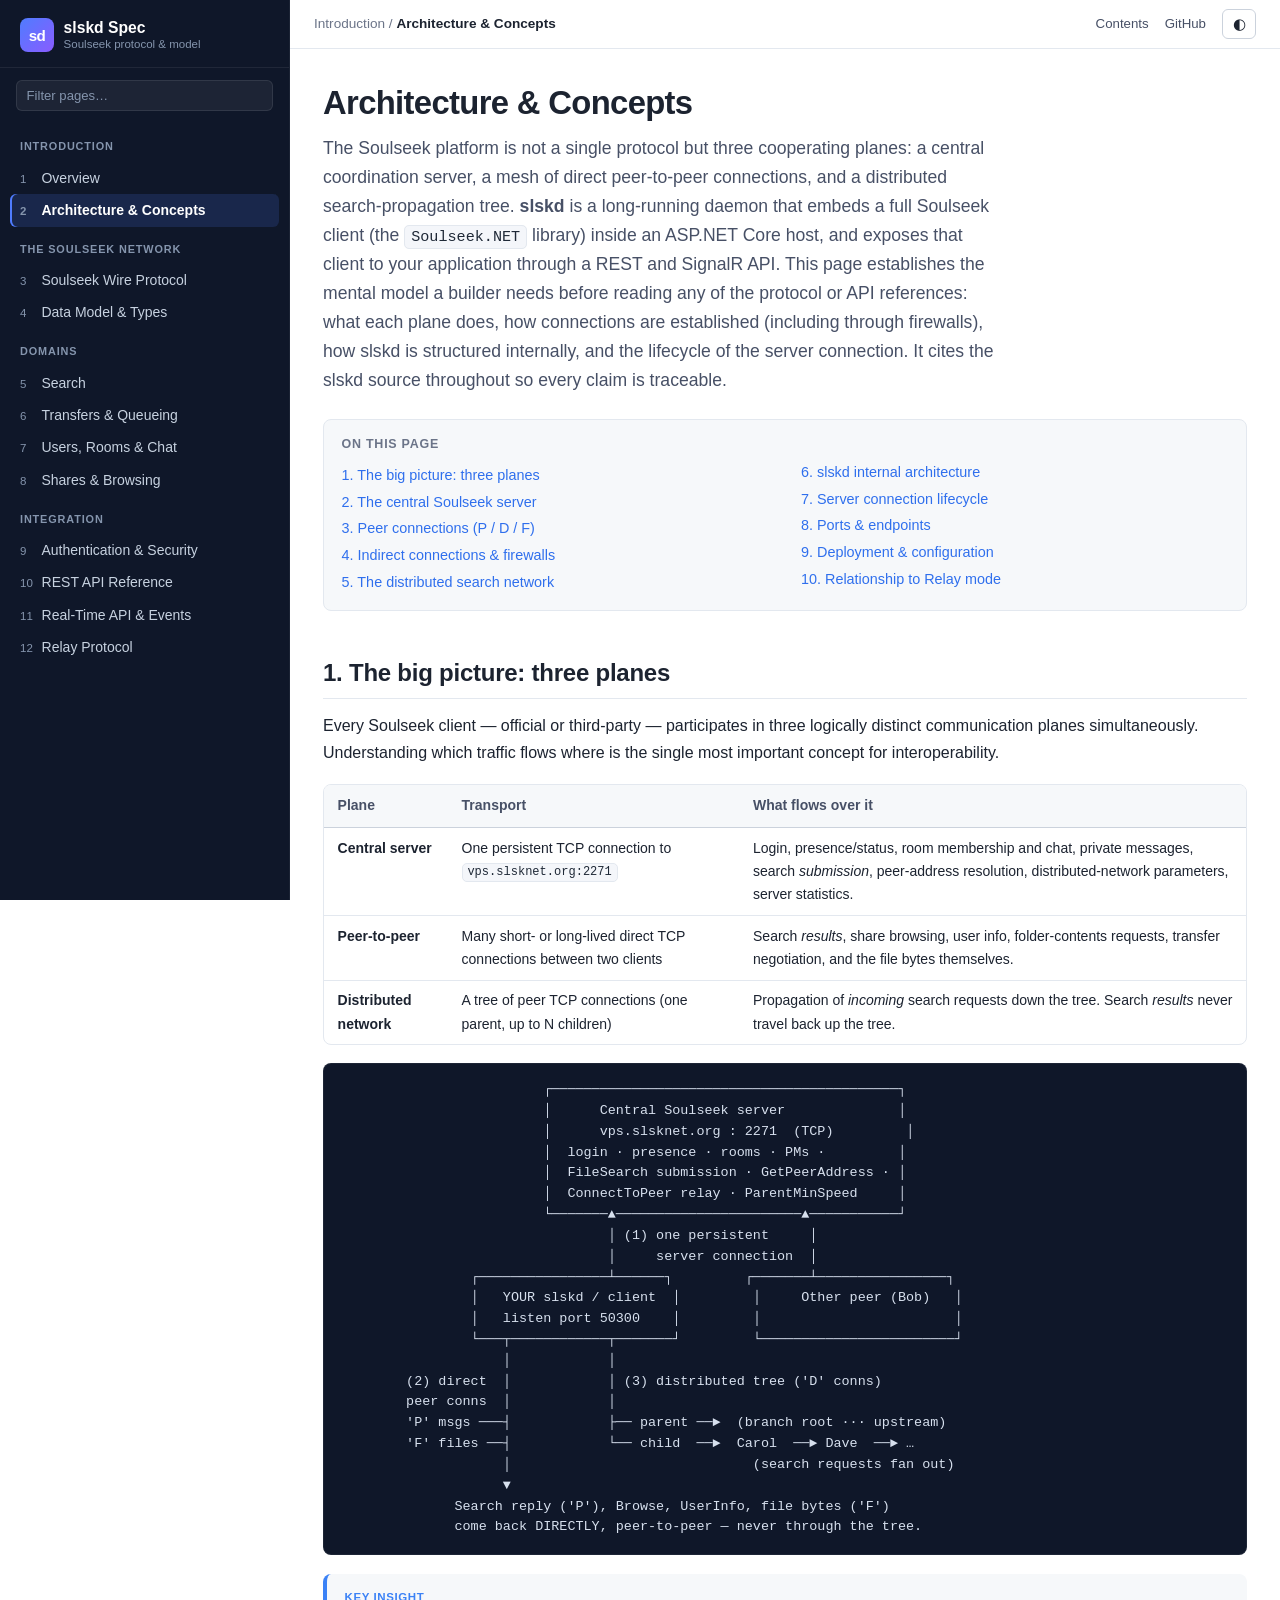
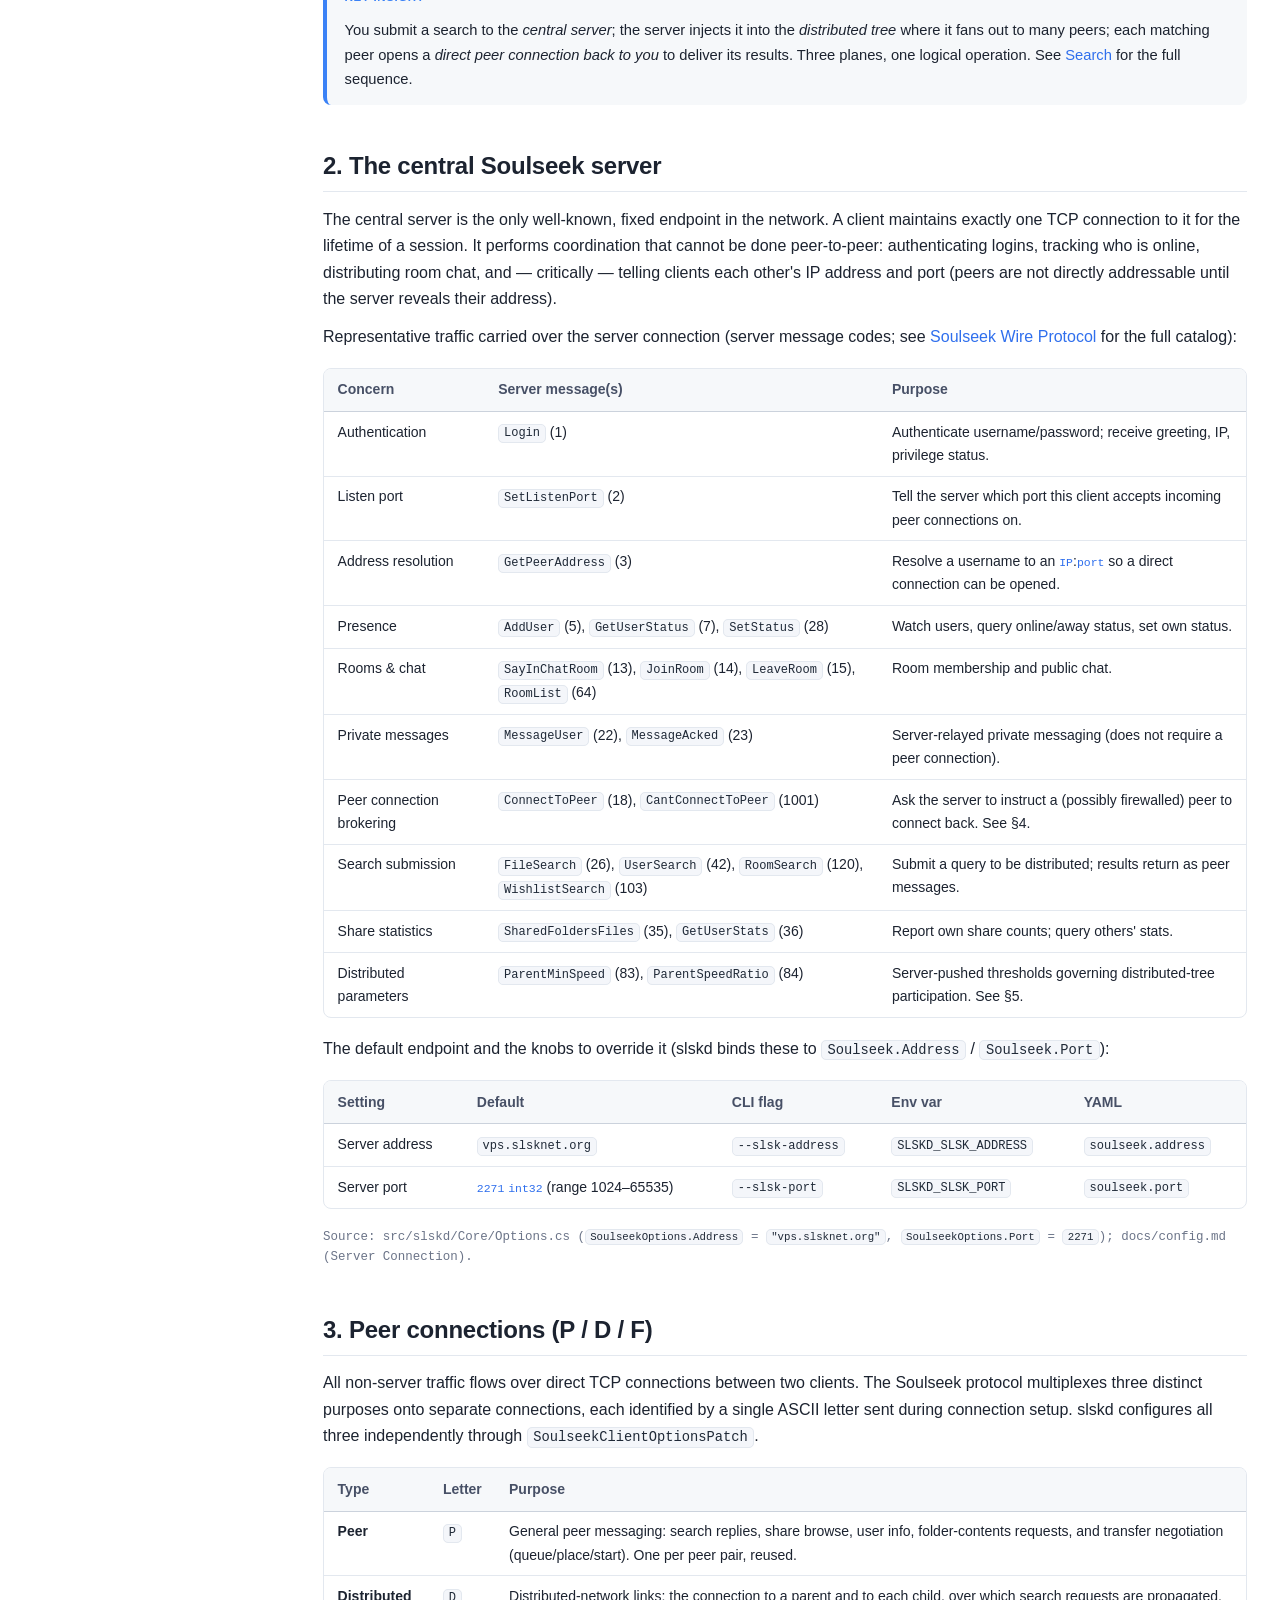
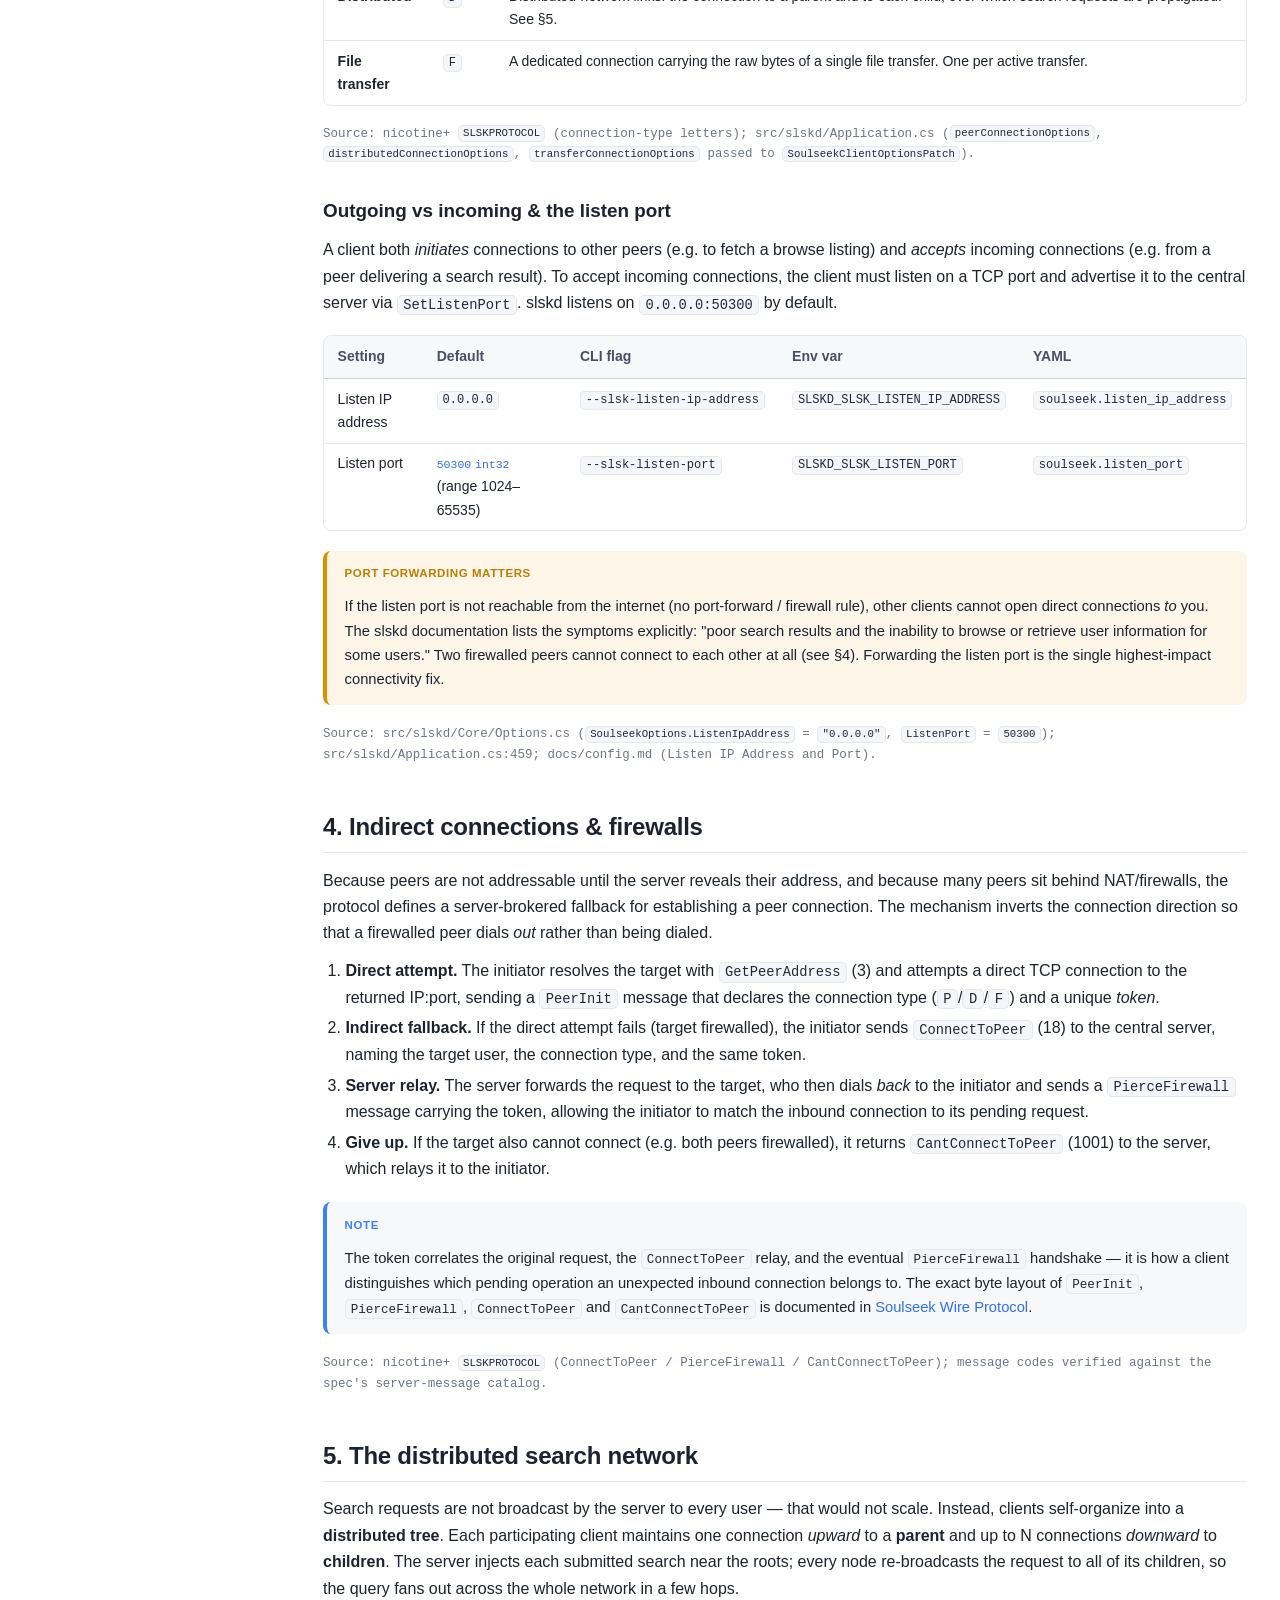
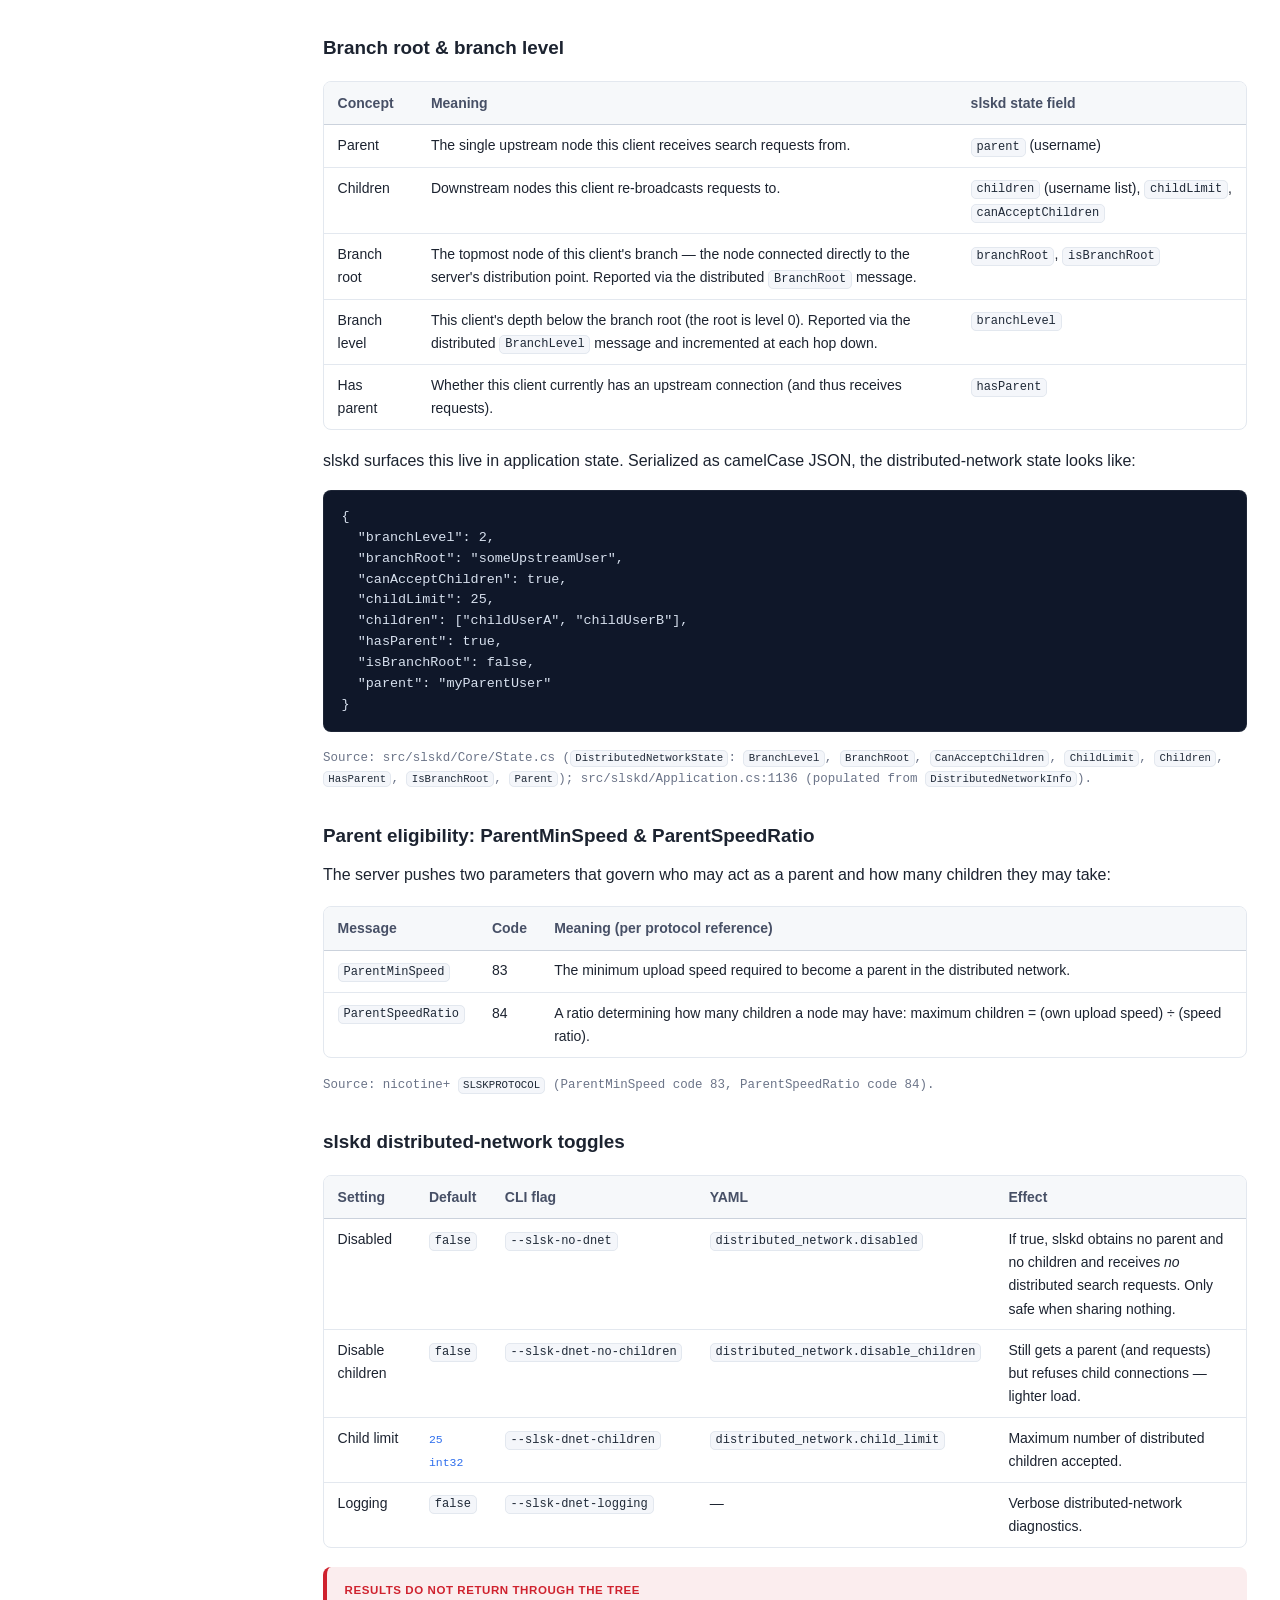
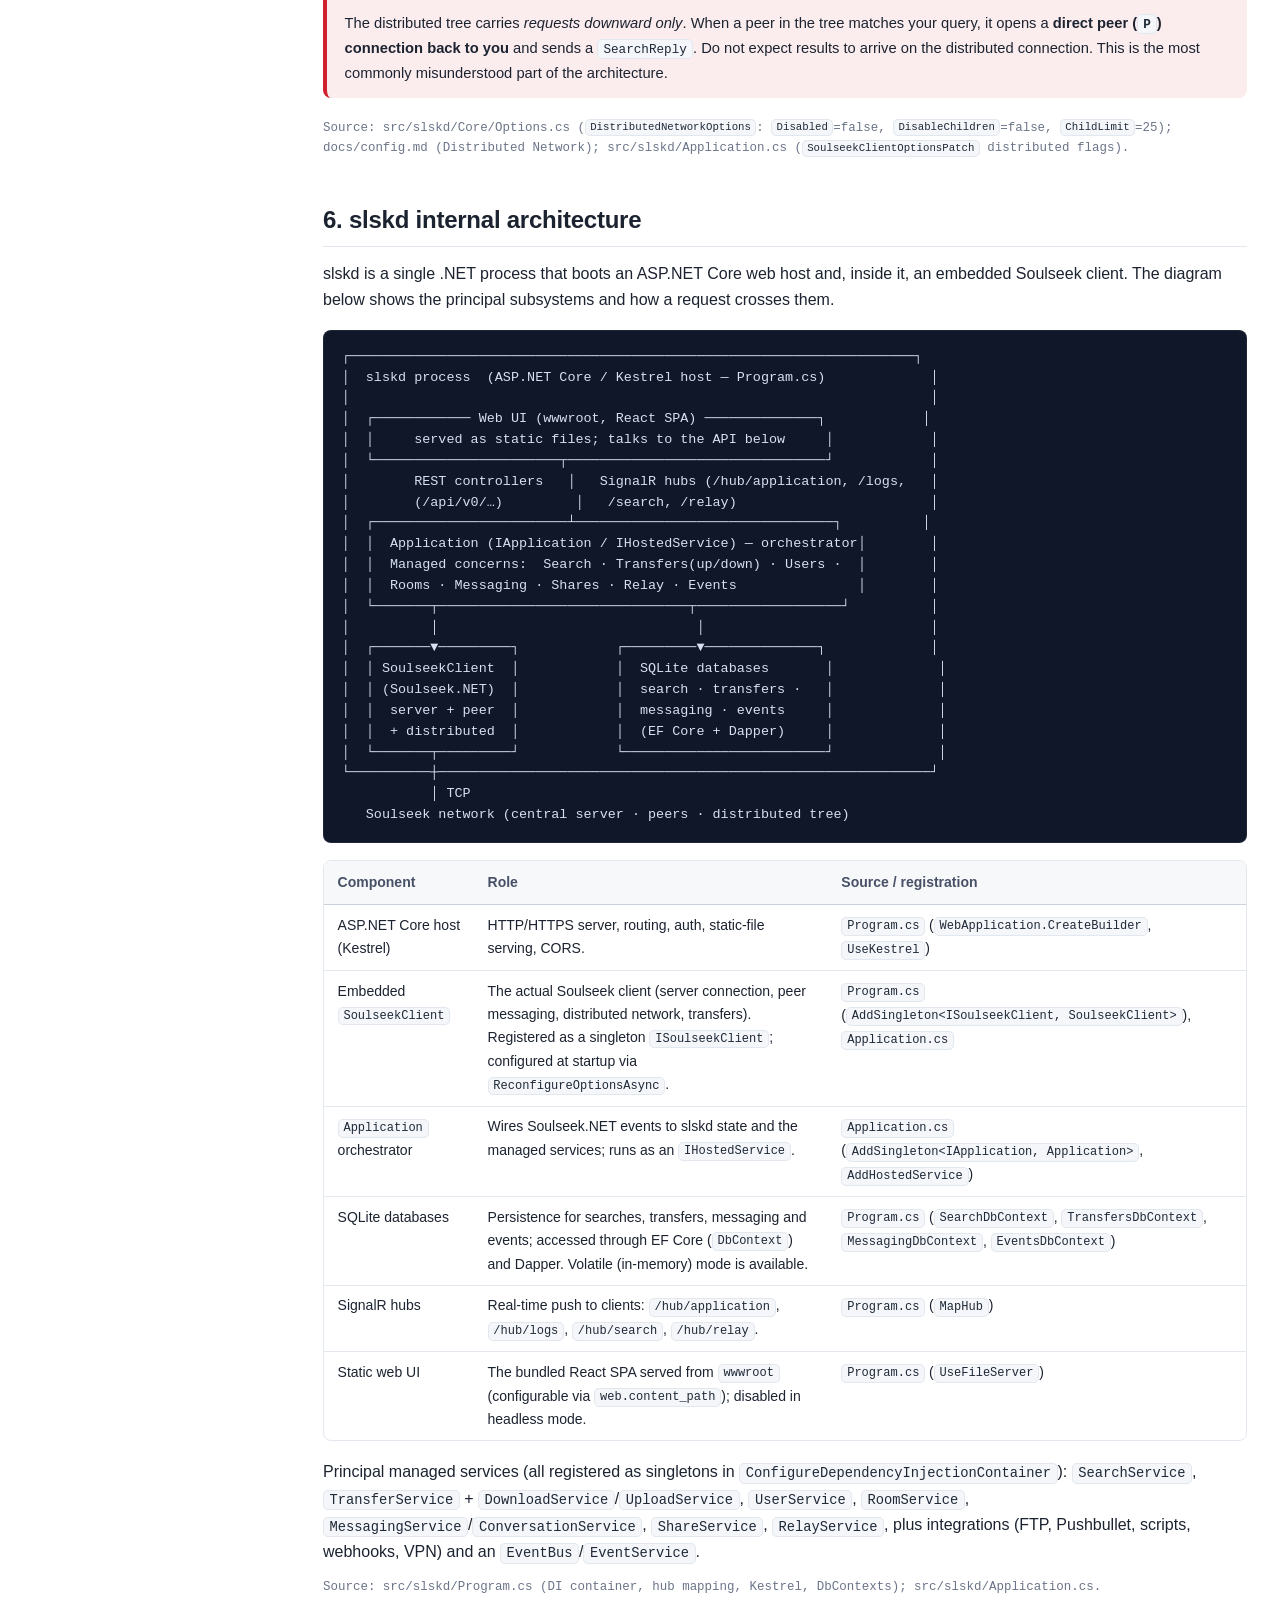
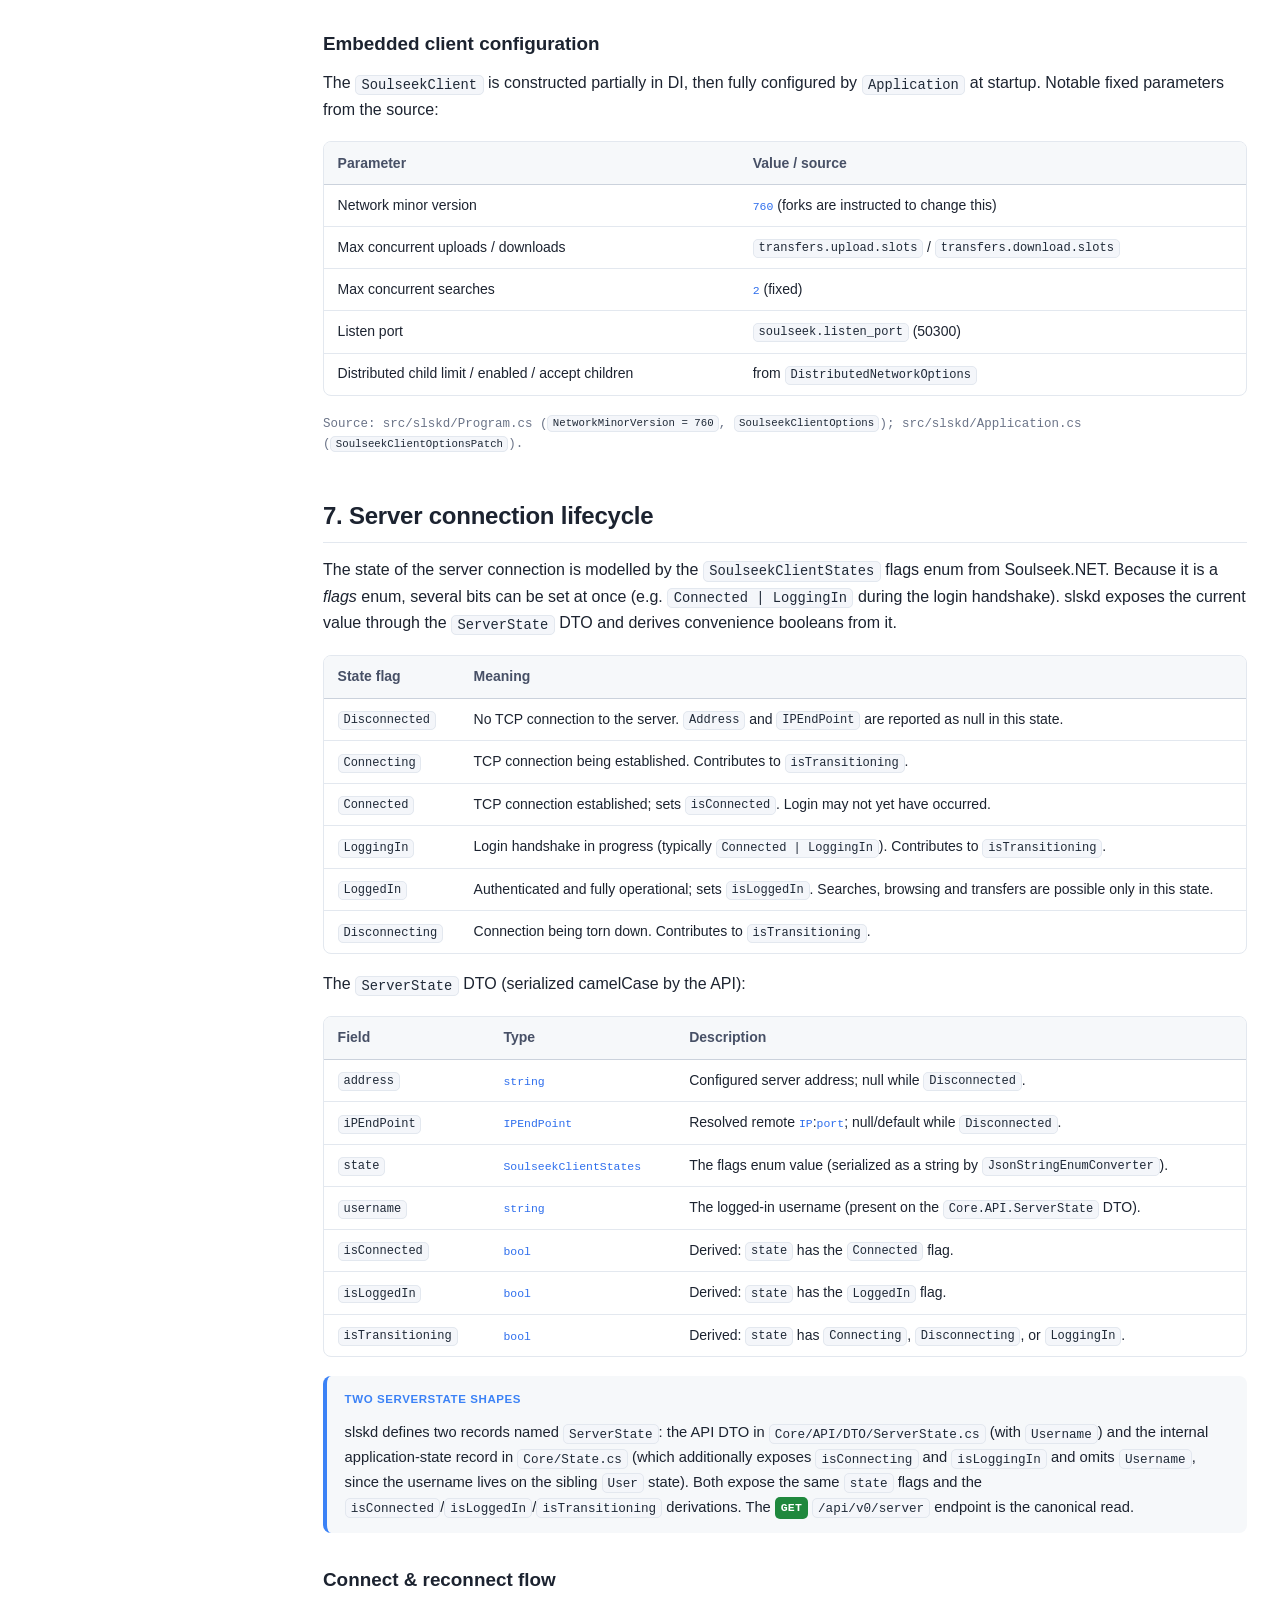
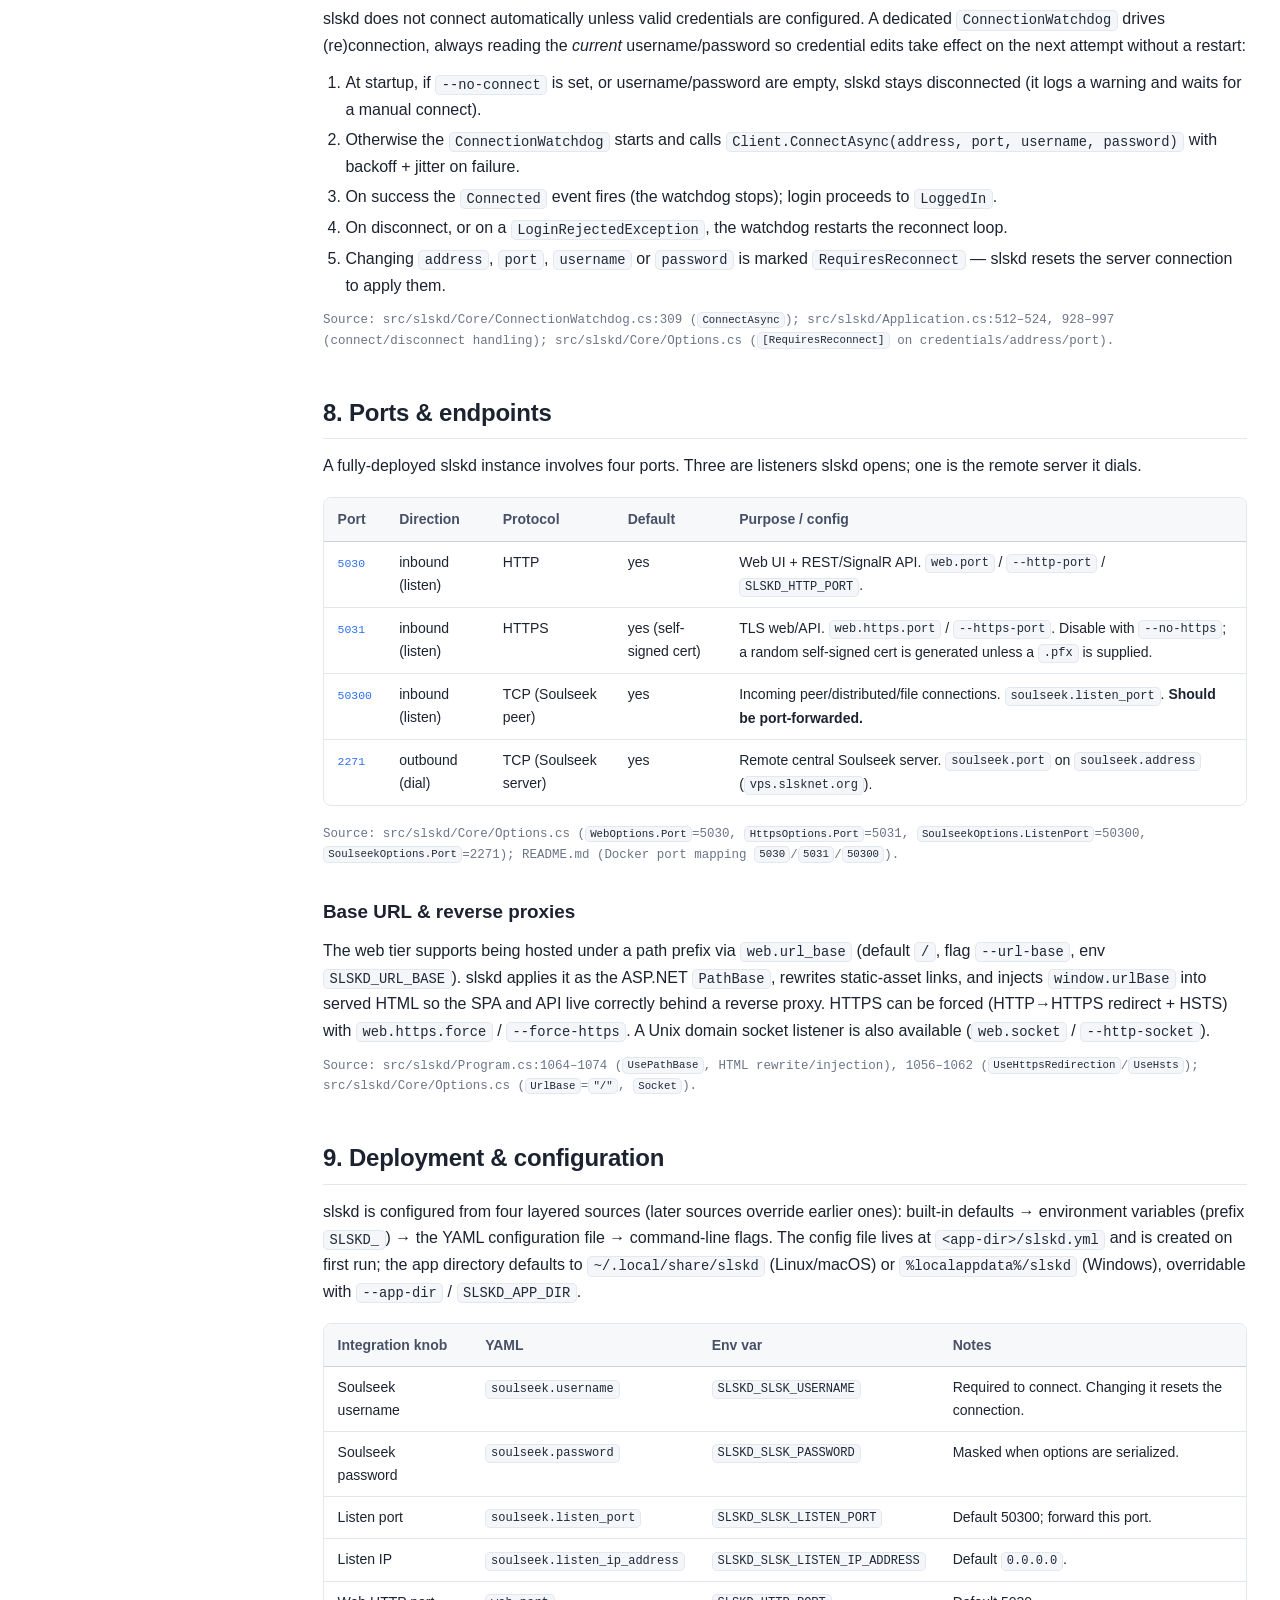
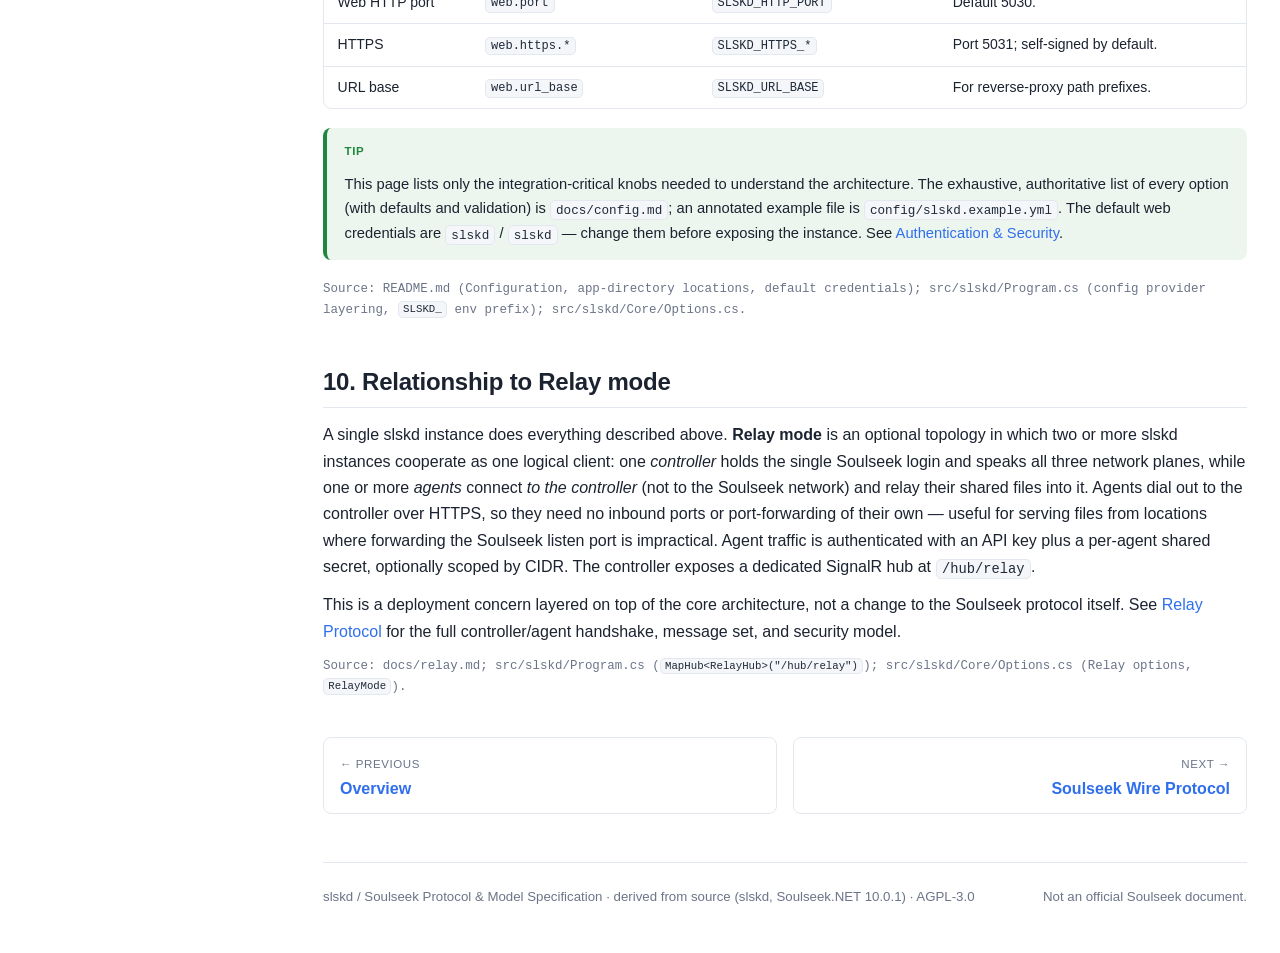
==== wiki/architecture.html @ dfd9c61d "Add Soulseek/slskd protocol & model specification wiki A self-contained, language-agnostic HTML spec" ====
<!DOCTYPE html>
<html lang="en">
<head>
<meta charset="utf-8">
<meta name="viewport" content="width=device-width, initial-scale=1">
<title>Architecture &amp; Concepts · slskd Protocol &amp; Model Specification</title>
<meta name="description" content="slskd / Soulseek network, protocol and data-model specification — Architecture &amp; Concepts. A language-agnostic reference for building clients, apps and services that interoperate with the Soulseek platform.">
<link rel="stylesheet" href="style.css">
<script>(function(){try{var t=localStorage.getItem('slskd-spec-theme');if(t){document.documentElement.setAttribute('data-theme',t);}else if(window.matchMedia&&matchMedia('(prefers-color-scheme: dark)').matches){document.documentElement.setAttribute('data-theme','dark');}}catch(e){}})();</script>
</head>
<body>
<div class="scrim"></div>
<div class="layout">
<aside class="sidebar">
  <div class="brand">
    <div class="logo">sd</div>
    <div class="brand-text">
      <span class="brand-title">slskd Spec</span>
      <span class="brand-sub">Soulseek protocol &amp; model</span>
    </div>
  </div>
  <div class="nav-filter-wrap"><input class="nav-filter" type="text" placeholder="Filter pages…" aria-label="Filter pages"></div>
  <nav>
  <div class="nav-group-label">Introduction</div>
  <ul>
    <li><a href="index.html"><span class="nav-num">1</span><span>Overview</span></a></li>
    <li class="active"><a href="architecture.html" aria-current="page"><span class="nav-num">2</span><span>Architecture &amp; Concepts</span></a></li>
  </ul>
  <div class="nav-group-label">The Soulseek Network</div>
  <ul>
    <li><a href="soulseek-protocol.html"><span class="nav-num">3</span><span>Soulseek Wire Protocol</span></a></li>
    <li><a href="data-model.html"><span class="nav-num">4</span><span>Data Model &amp; Types</span></a></li>
  </ul>
  <div class="nav-group-label">Domains</div>
  <ul>
    <li><a href="search.html"><span class="nav-num">5</span><span>Search</span></a></li>
    <li><a href="transfers.html"><span class="nav-num">6</span><span>Transfers &amp; Queueing</span></a></li>
    <li><a href="users-rooms.html"><span class="nav-num">7</span><span>Users, Rooms &amp; Chat</span></a></li>
    <li><a href="shares.html"><span class="nav-num">8</span><span>Shares &amp; Browsing</span></a></li>
  </ul>
  <div class="nav-group-label">Integration</div>
  <ul>
    <li><a href="authentication.html"><span class="nav-num">9</span><span>Authentication &amp; Security</span></a></li>
    <li><a href="rest-api.html"><span class="nav-num">10</span><span>REST API Reference</span></a></li>
    <li><a href="realtime-api.html"><span class="nav-num">11</span><span>Real-Time API &amp; Events</span></a></li>
    <li><a href="relay.html"><span class="nav-num">12</span><span>Relay Protocol</span></a></li>
  </ul>
</nav>
</aside>
<div class="main-col">
  <header class="topbar">
    <button class="menu-btn" aria-label="Toggle navigation">&#9776;</button>
    <span class="crumb">Introduction / <b>Architecture &amp; Concepts</b></span>
    <span class="spacer"></span>
    <a class="tb-link" href="index.html#sitemap">Contents</a>
    <a class="tb-link" href="https://github.com/slskd/slskd" target="_blank" rel="noopener">GitHub</a>
    <button class="theme-toggle" aria-label="Toggle dark mode" title="Toggle theme">◐</button>
  </header>
  <main class="content">

<h1>Architecture &amp; Concepts</h1>
<p class="page-lede">The Soulseek platform is not a single protocol but three cooperating planes: a central coordination server, a mesh of direct peer-to-peer connections, and a distributed search-propagation tree. <strong>slskd</strong> is a long-running daemon that embeds a full Soulseek client (the <code>Soulseek.NET</code> library) inside an ASP.NET Core host, and exposes that client to your application through a REST and SignalR API. This page establishes the mental model a builder needs before reading any of the protocol or API references: what each plane does, how connections are established (including through firewalls), how slskd is structured internally, and the lifecycle of the server connection. It cites the slskd source throughout so every claim is traceable.</p>

<nav class="toc">
  <div class="toc-title">On this page</div>
  <ul>
    <li><a href="#big-picture">1. The big picture: three planes</a></li>
    <li><a href="#central-server">2. The central Soulseek server</a></li>
    <li><a href="#peer-connections">3. Peer connections (P / D / F)</a></li>
    <li><a href="#indirect">4. Indirect connections &amp; firewalls</a></li>
    <li><a href="#distributed-network">5. The distributed search network</a></li>
    <li><a href="#slskd-internals">6. slskd internal architecture</a></li>
    <li><a href="#lifecycle">7. Server connection lifecycle</a></li>
    <li><a href="#ports">8. Ports &amp; endpoints</a></li>
    <li><a href="#config">9. Deployment &amp; configuration</a></li>
    <li><a href="#relay">10. Relationship to Relay mode</a></li>
  </ul>
</nav>

<h2 id="big-picture">1. The big picture: three planes</h2>
<p>Every Soulseek client — official or third-party — participates in three logically distinct communication planes simultaneously. Understanding which traffic flows where is the single most important concept for interoperability.</p>

<div class="table-wrap">
<table>
<thead><tr><th>Plane</th><th>Transport</th><th>What flows over it</th></tr></thead>
<tbody>
<tr><td><strong>Central server</strong></td><td>One persistent TCP connection to <code>vps.slsknet.org:2271</code></td><td>Login, presence/status, room membership and chat, private messages, search <em>submission</em>, peer-address resolution, distributed-network parameters, server statistics.</td></tr>
<tr><td><strong>Peer-to-peer</strong></td><td>Many short- or long-lived direct TCP connections between two clients</td><td>Search <em>results</em>, share browsing, user info, folder-contents requests, transfer negotiation, and the file bytes themselves.</td></tr>
<tr><td><strong>Distributed network</strong></td><td>A tree of peer TCP connections (one parent, up to N children)</td><td>Propagation of <em>incoming</em> search requests down the tree. Search <em>results</em> never travel back up the tree.</td></tr>
</tbody>
</table>
</div>

<pre><code>                         ┌───────────────────────────────────────────┐
                         │      Central Soulseek server              │
                         │      vps.slsknet.org : 2271  (TCP)         │
                         │  login · presence · rooms · PMs ·         │
                         │  FileSearch submission · GetPeerAddress · │
                         │  ConnectToPeer relay · ParentMinSpeed     │
                         └───────▲───────────────────────▲───────────┘
                                 │ (1) one persistent     │
                                 │     server connection  │
                ┌────────────────┴──────┐         ┌───────┴────────────────┐
                │   YOUR slskd / client  │         │     Other peer (Bob)   │
                │   listen port 50300    │         │                        │
                └───┬────────────┬───────┘         └────────────────────────┘
                    │            │
        (2) direct  │            │ (3) distributed tree ('D' conns)
        peer conns  │            │
        'P' msgs ───┤            ├── parent ──►  (branch root ··· upstream)
        'F' files ──┤            └── child  ──►  Carol  ──► Dave  ──► …
                    │                              (search requests fan out)
                    ▼
              Search reply ('P'), Browse, UserInfo, file bytes ('F')
              come back DIRECTLY, peer-to-peer — never through the tree.</code></pre>

<div class="note callout"><span class="label">Key insight</span><p>You submit a search to the <em>central server</em>; the server injects it into the <em>distributed tree</em> where it fans out to many peers; each matching peer opens a <em>direct peer connection back to you</em> to deliver its results. Three planes, one logical operation. See <a href="search.html">Search</a> for the full sequence.</p></div>

<h2 id="central-server">2. The central Soulseek server</h2>
<p>The central server is the only well-known, fixed endpoint in the network. A client maintains exactly one TCP connection to it for the lifetime of a session. It performs coordination that cannot be done peer-to-peer: authenticating logins, tracking who is online, distributing room chat, and — critically — telling clients each other's IP address and port (peers are not directly addressable until the server reveals their address).</p>

<p>Representative traffic carried over the server connection (server message codes; see <a href="soulseek-protocol.html#server-messages">Soulseek Wire Protocol</a> for the full catalog):</p>

<div class="table-wrap">
<table>
<thead><tr><th>Concern</th><th>Server message(s)</th><th>Purpose</th></tr></thead>
<tbody>
<tr><td>Authentication</td><td><code>Login</code> (1)</td><td>Authenticate username/password; receive greeting, IP, privilege status.</td></tr>
<tr><td>Listen port</td><td><code>SetListenPort</code> (2)</td><td>Tell the server which port this client accepts incoming peer connections on.</td></tr>
<tr><td>Address resolution</td><td><code>GetPeerAddress</code> (3)</td><td>Resolve a username to an <span class="type">IP</span>:<span class="type">port</span> so a direct connection can be opened.</td></tr>
<tr><td>Presence</td><td><code>AddUser</code> (5), <code>GetUserStatus</code> (7), <code>SetStatus</code> (28)</td><td>Watch users, query online/away status, set own status.</td></tr>
<tr><td>Rooms &amp; chat</td><td><code>SayInChatRoom</code> (13), <code>JoinRoom</code> (14), <code>LeaveRoom</code> (15), <code>RoomList</code> (64)</td><td>Room membership and public chat.</td></tr>
<tr><td>Private messages</td><td><code>MessageUser</code> (22), <code>MessageAcked</code> (23)</td><td>Server-relayed private messaging (does not require a peer connection).</td></tr>
<tr><td>Peer connection brokering</td><td><code>ConnectToPeer</code> (18), <code>CantConnectToPeer</code> (1001)</td><td>Ask the server to instruct a (possibly firewalled) peer to connect back. See §4.</td></tr>
<tr><td>Search submission</td><td><code>FileSearch</code> (26), <code>UserSearch</code> (42), <code>RoomSearch</code> (120), <code>WishlistSearch</code> (103)</td><td>Submit a query to be distributed; results return as peer messages.</td></tr>
<tr><td>Share statistics</td><td><code>SharedFoldersFiles</code> (35), <code>GetUserStats</code> (36)</td><td>Report own share counts; query others' stats.</td></tr>
<tr><td>Distributed parameters</td><td><code>ParentMinSpeed</code> (83), <code>ParentSpeedRatio</code> (84)</td><td>Server-pushed thresholds governing distributed-tree participation. See §5.</td></tr>
</tbody>
</table>
</div>

<p>The default endpoint and the knobs to override it (slskd binds these to <code>Soulseek.Address</code> / <code>Soulseek.Port</code>):</p>

<div class="table-wrap">
<table>
<thead><tr><th>Setting</th><th>Default</th><th>CLI flag</th><th>Env var</th><th>YAML</th></tr></thead>
<tbody>
<tr><td>Server address</td><td><code>vps.slsknet.org</code></td><td><code>--slsk-address</code></td><td><code>SLSKD_SLSK_ADDRESS</code></td><td><code>soulseek.address</code></td></tr>
<tr><td>Server port</td><td><span class="type">2271</span> <span class="type">int32</span> (range 1024–65535)</td><td><code>--slsk-port</code></td><td><code>SLSKD_SLSK_PORT</code></td><td><code>soulseek.port</code></td></tr>
</tbody>
</table>
</div>
<p class="src-ref">Source: src/slskd/Core/Options.cs (<code>SoulseekOptions.Address</code> = <code>"vps.slsknet.org"</code>, <code>SoulseekOptions.Port</code> = <code>2271</code>); docs/config.md (Server Connection).</p>

<h2 id="peer-connections">3. Peer connections (P / D / F)</h2>
<p>All non-server traffic flows over direct TCP connections between two clients. The Soulseek protocol multiplexes three distinct purposes onto separate connections, each identified by a single ASCII letter sent during connection setup. slskd configures all three independently through <code>SoulseekClientOptionsPatch</code>.</p>

<div class="table-wrap">
<table>
<thead><tr><th>Type</th><th>Letter</th><th>Purpose</th></tr></thead>
<tbody>
<tr><td><strong>Peer</strong></td><td><code>P</code></td><td>General peer messaging: search replies, share browse, user info, folder-contents requests, and transfer negotiation (queue/place/start). One per peer pair, reused.</td></tr>
<tr><td><strong>Distributed</strong></td><td><code>D</code></td><td>Distributed-network links: the connection to a parent and to each child, over which search requests are propagated. See §5.</td></tr>
<tr><td><strong>File transfer</strong></td><td><code>F</code></td><td>A dedicated connection carrying the raw bytes of a single file transfer. One per active transfer.</td></tr>
</tbody>
</table>
</div>
<p class="src-ref">Source: nicotine+ <code>SLSKPROTOCOL</code> (connection-type letters); src/slskd/Application.cs (<code>peerConnectionOptions</code>, <code>distributedConnectionOptions</code>, <code>transferConnectionOptions</code> passed to <code>SoulseekClientOptionsPatch</code>).</p>

<h3 id="outgoing-incoming">Outgoing vs incoming &amp; the listen port</h3>
<p>A client both <em>initiates</em> connections to other peers (e.g. to fetch a browse listing) and <em>accepts</em> incoming connections (e.g. from a peer delivering a search result). To accept incoming connections, the client must listen on a TCP port and advertise it to the central server via <code>SetListenPort</code>. slskd listens on <code>0.0.0.0:50300</code> by default.</p>

<div class="table-wrap">
<table>
<thead><tr><th>Setting</th><th>Default</th><th>CLI flag</th><th>Env var</th><th>YAML</th></tr></thead>
<tbody>
<tr><td>Listen IP address</td><td><code>0.0.0.0</code></td><td><code>--slsk-listen-ip-address</code></td><td><code>SLSKD_SLSK_LISTEN_IP_ADDRESS</code></td><td><code>soulseek.listen_ip_address</code></td></tr>
<tr><td>Listen port</td><td><span class="type">50300</span> <span class="type">int32</span> (range 1024–65535)</td><td><code>--slsk-listen-port</code></td><td><code>SLSKD_SLSK_LISTEN_PORT</code></td><td><code>soulseek.listen_port</code></td></tr>
</tbody>
</table>
</div>

<div class="warn callout"><span class="label">Port forwarding matters</span><p>If the listen port is not reachable from the internet (no port-forward / firewall rule), other clients cannot open direct connections <em>to</em> you. The slskd documentation lists the symptoms explicitly: "poor search results and the inability to browse or retrieve user information for some users." Two firewalled peers cannot connect to each other at all (see §4). Forwarding the listen port is the single highest-impact connectivity fix.</p></div>
<p class="src-ref">Source: src/slskd/Core/Options.cs (<code>SoulseekOptions.ListenIpAddress</code> = <code>"0.0.0.0"</code>, <code>ListenPort</code> = <code>50300</code>); src/slskd/Application.cs:459; docs/config.md (Listen IP Address and Port).</p>

<h2 id="indirect">4. Indirect connections &amp; firewalls</h2>
<p>Because peers are not addressable until the server reveals their address, and because many peers sit behind NAT/firewalls, the protocol defines a server-brokered fallback for establishing a peer connection. The mechanism inverts the connection direction so that a firewalled peer dials <em>out</em> rather than being dialed.</p>

<ol>
<li><strong>Direct attempt.</strong> The initiator resolves the target with <code>GetPeerAddress</code> (3) and attempts a direct TCP connection to the returned <span class="type">IP</span>:<span class="type">port</span>, sending a <code>PeerInit</code> message that declares the connection type (<code>P</code>/<code>D</code>/<code>F</code>) and a unique <em>token</em>.</li>
<li><strong>Indirect fallback.</strong> If the direct attempt fails (target firewalled), the initiator sends <code>ConnectToPeer</code> (18) to the central server, naming the target user, the connection type, and the same token.</li>
<li><strong>Server relay.</strong> The server forwards the request to the target, who then dials <em>back</em> to the initiator and sends a <code>PierceFirewall</code> message carrying the token, allowing the initiator to match the inbound connection to its pending request.</li>
<li><strong>Give up.</strong> If the target also cannot connect (e.g. both peers firewalled), it returns <code>CantConnectToPeer</code> (1001) to the server, which relays it to the initiator.</li>
</ol>

<div class="note callout"><span class="label">Note</span><p>The token correlates the original request, the <code>ConnectToPeer</code> relay, and the eventual <code>PierceFirewall</code> handshake — it is how a client distinguishes which pending operation an unexpected inbound connection belongs to. The exact byte layout of <code>PeerInit</code>, <code>PierceFirewall</code>, <code>ConnectToPeer</code> and <code>CantConnectToPeer</code> is documented in <a href="soulseek-protocol.html#init-messages">Soulseek Wire Protocol</a>.</p></div>
<p class="src-ref">Source: nicotine+ <code>SLSKPROTOCOL</code> (ConnectToPeer / PierceFirewall / CantConnectToPeer); message codes verified against the spec's server-message catalog.</p>

<h2 id="distributed-network">5. The distributed search network</h2>
<p>Search requests are not broadcast by the server to every user — that would not scale. Instead, clients self-organize into a <strong>distributed tree</strong>. Each participating client maintains one connection <em>upward</em> to a <strong>parent</strong> and up to N connections <em>downward</em> to <strong>children</strong>. The server injects each submitted search near the roots; every node re-broadcasts the request to all of its children, so the query fans out across the whole network in a few hops.</p>

<h3 id="branch-root-level">Branch root &amp; branch level</h3>
<div class="table-wrap">
<table>
<thead><tr><th>Concept</th><th>Meaning</th><th>slskd state field</th></tr></thead>
<tbody>
<tr><td>Parent</td><td>The single upstream node this client receives search requests from.</td><td><code>parent</code> (username)</td></tr>
<tr><td>Children</td><td>Downstream nodes this client re-broadcasts requests to.</td><td><code>children</code> (username list), <code>childLimit</code>, <code>canAcceptChildren</code></td></tr>
<tr><td>Branch root</td><td>The topmost node of this client's branch — the node connected directly to the server's distribution point. Reported via the distributed <code>BranchRoot</code> message.</td><td><code>branchRoot</code>, <code>isBranchRoot</code></td></tr>
<tr><td>Branch level</td><td>This client's depth below the branch root (the root is level 0). Reported via the distributed <code>BranchLevel</code> message and incremented at each hop down.</td><td><code>branchLevel</code></td></tr>
<tr><td>Has parent</td><td>Whether this client currently has an upstream connection (and thus receives requests).</td><td><code>hasParent</code></td></tr>
</tbody>
</table>
</div>
<p>slskd surfaces this live in application state. Serialized as camelCase JSON, the distributed-network state looks like:</p>
<pre><code>{
  "branchLevel": 2,
  "branchRoot": "someUpstreamUser",
  "canAcceptChildren": true,
  "childLimit": 25,
  "children": ["childUserA", "childUserB"],
  "hasParent": true,
  "isBranchRoot": false,
  "parent": "myParentUser"
}</code></pre>
<p class="src-ref">Source: src/slskd/Core/State.cs (<code>DistributedNetworkState</code>: <code>BranchLevel</code>, <code>BranchRoot</code>, <code>CanAcceptChildren</code>, <code>ChildLimit</code>, <code>Children</code>, <code>HasParent</code>, <code>IsBranchRoot</code>, <code>Parent</code>); src/slskd/Application.cs:1136 (populated from <code>DistributedNetworkInfo</code>).</p>

<h3 id="parent-eligibility">Parent eligibility: ParentMinSpeed &amp; ParentSpeedRatio</h3>
<p>The server pushes two parameters that govern who may act as a parent and how many children they may take:</p>
<div class="table-wrap">
<table>
<thead><tr><th>Message</th><th>Code</th><th>Meaning (per protocol reference)</th></tr></thead>
<tbody>
<tr><td><code>ParentMinSpeed</code></td><td>83</td><td>The minimum upload speed required to become a parent in the distributed network.</td></tr>
<tr><td><code>ParentSpeedRatio</code></td><td>84</td><td>A ratio determining how many children a node may have: maximum children = (own upload speed) ÷ (speed ratio).</td></tr>
</tbody>
</table>
</div>
<p class="src-ref">Source: nicotine+ <code>SLSKPROTOCOL</code> (ParentMinSpeed code 83, ParentSpeedRatio code 84).</p>

<h3 id="dnet-toggles">slskd distributed-network toggles</h3>
<div class="table-wrap">
<table>
<thead><tr><th>Setting</th><th>Default</th><th>CLI flag</th><th>YAML</th><th>Effect</th></tr></thead>
<tbody>
<tr><td>Disabled</td><td><code>false</code></td><td><code>--slsk-no-dnet</code></td><td><code>distributed_network.disabled</code></td><td>If true, slskd obtains no parent and no children and receives <em>no</em> distributed search requests. Only safe when sharing nothing.</td></tr>
<tr><td>Disable children</td><td><code>false</code></td><td><code>--slsk-dnet-no-children</code></td><td><code>distributed_network.disable_children</code></td><td>Still gets a parent (and requests) but refuses child connections — lighter load.</td></tr>
<tr><td>Child limit</td><td><span class="type">25</span> <span class="type">int32</span></td><td><code>--slsk-dnet-children</code></td><td><code>distributed_network.child_limit</code></td><td>Maximum number of distributed children accepted.</td></tr>
<tr><td>Logging</td><td><code>false</code></td><td><code>--slsk-dnet-logging</code></td><td>—</td><td>Verbose distributed-network diagnostics.</td></tr>
</tbody>
</table>
</div>

<div class="danger callout"><span class="label">Results do not return through the tree</span><p>The distributed tree carries <em>requests downward only</em>. When a peer in the tree matches your query, it opens a <strong>direct peer (<code>P</code>) connection back to you</strong> and sends a <code>SearchReply</code>. Do not expect results to arrive on the distributed connection. This is the most commonly misunderstood part of the architecture.</p></div>
<p class="src-ref">Source: src/slskd/Core/Options.cs (<code>DistributedNetworkOptions</code>: <code>Disabled</code>=false, <code>DisableChildren</code>=false, <code>ChildLimit</code>=25); docs/config.md (Distributed Network); src/slskd/Application.cs (<code>SoulseekClientOptionsPatch</code> distributed flags).</p>

<h2 id="slskd-internals">6. slskd internal architecture</h2>
<p>slskd is a single .NET process that boots an ASP.NET Core web host and, inside it, an embedded Soulseek client. The diagram below shows the principal subsystems and how a request crosses them.</p>

<pre><code>┌──────────────────────────────────────────────────────────────────────┐
│  slskd process  (ASP.NET Core / Kestrel host — Program.cs)             │
│                                                                        │
│  ┌──────────── Web UI (wwwroot, React SPA) ──────────────┐            │
│  │     served as static files; talks to the API below     │            │
│  └───────────────────────┬────────────────────────────────┘            │
│        REST controllers   │   SignalR hubs (/hub/application, /logs,   │
│        (/api/v0/…)         │   /search, /relay)                        │
│  ┌────────────────────────┴────────────────────────────────┐          │
│  │  Application (IApplication / IHostedService) — orchestrator│        │
│  │  Managed concerns:  Search · Transfers(up/down) · Users ·  │        │
│  │  Rooms · Messaging · Shares · Relay · Events               │        │
│  └───────┬───────────────────────────────┬──────────────────┘          │
│          │                                │                            │
│  ┌───────▼─────────┐            ┌─────────▼──────────────┐             │
│  │ SoulseekClient  │            │  SQLite databases       │             │
│  │ (Soulseek.NET)  │            │  search · transfers ·   │             │
│  │  server + peer  │            │  messaging · events     │             │
│  │  + distributed  │            │  (EF Core + Dapper)     │             │
│  └───────┬─────────┘            └─────────────────────────┘             │
└──────────┼─────────────────────────────────────────────────────────────┘
           │ TCP
   Soulseek network (central server · peers · distributed tree)</code></pre>

<div class="table-wrap">
<table>
<thead><tr><th>Component</th><th>Role</th><th>Source / registration</th></tr></thead>
<tbody>
<tr><td>ASP.NET Core host (Kestrel)</td><td>HTTP/HTTPS server, routing, auth, static-file serving, CORS.</td><td><code>Program.cs</code> (<code>WebApplication.CreateBuilder</code>, <code>UseKestrel</code>)</td></tr>
<tr><td>Embedded <code>SoulseekClient</code></td><td>The actual Soulseek client (server connection, peer messaging, distributed network, transfers). Registered as a singleton <code>ISoulseekClient</code>; configured at startup via <code>ReconfigureOptionsAsync</code>.</td><td><code>Program.cs</code> (<code>AddSingleton&lt;ISoulseekClient, SoulseekClient&gt;</code>), <code>Application.cs</code></td></tr>
<tr><td><code>Application</code> orchestrator</td><td>Wires Soulseek.NET events to slskd state and the managed services; runs as an <code>IHostedService</code>.</td><td><code>Application.cs</code> (<code>AddSingleton&lt;IApplication, Application&gt;</code>, <code>AddHostedService</code>)</td></tr>
<tr><td>SQLite databases</td><td>Persistence for searches, transfers, messaging and events; accessed through EF Core (<code>DbContext</code>) and Dapper. Volatile (in-memory) mode is available.</td><td><code>Program.cs</code> (<code>SearchDbContext</code>, <code>TransfersDbContext</code>, <code>MessagingDbContext</code>, <code>EventsDbContext</code>)</td></tr>
<tr><td>SignalR hubs</td><td>Real-time push to clients: <code>/hub/application</code>, <code>/hub/logs</code>, <code>/hub/search</code>, <code>/hub/relay</code>.</td><td><code>Program.cs</code> (<code>MapHub</code>)</td></tr>
<tr><td>Static web UI</td><td>The bundled React SPA served from <code>wwwroot</code> (configurable via <code>web.content_path</code>); disabled in headless mode.</td><td><code>Program.cs</code> (<code>UseFileServer</code>)</td></tr>
</tbody>
</table>
</div>

<p>Principal managed services (all registered as singletons in <code>ConfigureDependencyInjectionContainer</code>): <code>SearchService</code>, <code>TransferService</code> + <code>DownloadService</code>/<code>UploadService</code>, <code>UserService</code>, <code>RoomService</code>, <code>MessagingService</code>/<code>ConversationService</code>, <code>ShareService</code>, <code>RelayService</code>, plus integrations (FTP, Pushbullet, scripts, webhooks, VPN) and an <code>EventBus</code>/<code>EventService</code>.</p>
<p class="src-ref">Source: src/slskd/Program.cs (DI container, hub mapping, Kestrel, DbContexts); src/slskd/Application.cs.</p>

<h3 id="client-options">Embedded client configuration</h3>
<p>The <code>SoulseekClient</code> is constructed partially in DI, then fully configured by <code>Application</code> at startup. Notable fixed parameters from the source:</p>
<div class="table-wrap">
<table>
<thead><tr><th>Parameter</th><th>Value / source</th></tr></thead>
<tbody>
<tr><td>Network minor version</td><td><span class="type">760</span> (forks are instructed to change this)</td></tr>
<tr><td>Max concurrent uploads / downloads</td><td><code>transfers.upload.slots</code> / <code>transfers.download.slots</code></td></tr>
<tr><td>Max concurrent searches</td><td><span class="type">2</span> (fixed)</td></tr>
<tr><td>Listen port</td><td><code>soulseek.listen_port</code> (50300)</td></tr>
<tr><td>Distributed child limit / enabled / accept children</td><td>from <code>DistributedNetworkOptions</code></td></tr>
</tbody>
</table>
</div>
<p class="src-ref">Source: src/slskd/Program.cs (<code>NetworkMinorVersion = 760</code>, <code>SoulseekClientOptions</code>); src/slskd/Application.cs (<code>SoulseekClientOptionsPatch</code>).</p>

<h2 id="lifecycle">7. Server connection lifecycle</h2>
<p>The state of the server connection is modelled by the <code>SoulseekClientStates</code> flags enum from Soulseek.NET. Because it is a <em>flags</em> enum, several bits can be set at once (e.g. <code>Connected | LoggingIn</code> during the login handshake). slskd exposes the current value through the <code>ServerState</code> DTO and derives convenience booleans from it.</p>

<div class="table-wrap">
<table>
<thead><tr><th>State flag</th><th>Meaning</th></tr></thead>
<tbody>
<tr><td><code>Disconnected</code></td><td>No TCP connection to the server. <code>Address</code> and <code>IPEndPoint</code> are reported as null in this state.</td></tr>
<tr><td><code>Connecting</code></td><td>TCP connection being established. Contributes to <code>isTransitioning</code>.</td></tr>
<tr><td><code>Connected</code></td><td>TCP connection established; sets <code>isConnected</code>. Login may not yet have occurred.</td></tr>
<tr><td><code>LoggingIn</code></td><td>Login handshake in progress (typically <code>Connected | LoggingIn</code>). Contributes to <code>isTransitioning</code>.</td></tr>
<tr><td><code>LoggedIn</code></td><td>Authenticated and fully operational; sets <code>isLoggedIn</code>. Searches, browsing and transfers are possible only in this state.</td></tr>
<tr><td><code>Disconnecting</code></td><td>Connection being torn down. Contributes to <code>isTransitioning</code>.</td></tr>
</tbody>
</table>
</div>

<p>The <code>ServerState</code> DTO (serialized camelCase by the API):</p>
<div class="table-wrap">
<table>
<thead><tr><th>Field</th><th>Type</th><th>Description</th></tr></thead>
<tbody>
<tr><td><code>address</code></td><td><span class="type">string</span></td><td>Configured server address; null while <code>Disconnected</code>.</td></tr>
<tr><td><code>iPEndPoint</code></td><td><span class="type">IPEndPoint</span></td><td>Resolved remote <span class="type">IP</span>:<span class="type">port</span>; null/default while <code>Disconnected</code>.</td></tr>
<tr><td><code>state</code></td><td><span class="type">SoulseekClientStates</span></td><td>The flags enum value (serialized as a string by <code>JsonStringEnumConverter</code>).</td></tr>
<tr><td><code>username</code></td><td><span class="type">string</span></td><td>The logged-in username (present on the <code>Core.API.ServerState</code> DTO).</td></tr>
<tr><td><code>isConnected</code></td><td><span class="type">bool</span></td><td>Derived: <code>state</code> has the <code>Connected</code> flag.</td></tr>
<tr><td><code>isLoggedIn</code></td><td><span class="type">bool</span></td><td>Derived: <code>state</code> has the <code>LoggedIn</code> flag.</td></tr>
<tr><td><code>isTransitioning</code></td><td><span class="type">bool</span></td><td>Derived: <code>state</code> has <code>Connecting</code>, <code>Disconnecting</code>, or <code>LoggingIn</code>.</td></tr>
</tbody>
</table>
</div>

<div class="note callout"><span class="label">Two ServerState shapes</span><p>slskd defines two records named <code>ServerState</code>: the API DTO in <code>Core/API/DTO/ServerState.cs</code> (with <code>Username</code>) and the internal application-state record in <code>Core/State.cs</code> (which additionally exposes <code>isConnecting</code> and <code>isLoggingIn</code> and omits <code>Username</code>, since the username lives on the sibling <code>User</code> state). Both expose the same <code>state</code> flags and the <code>isConnected</code>/<code>isLoggedIn</code>/<code>isTransitioning</code> derivations. The <span class="badge get">GET</span> <code>/api/v0/server</code> endpoint is the canonical read.</p></div>

<h3 id="connect-flow">Connect &amp; reconnect flow</h3>
<p>slskd does not connect automatically unless valid credentials are configured. A dedicated <code>ConnectionWatchdog</code> drives (re)connection, always reading the <em>current</em> username/password so credential edits take effect on the next attempt without a restart:</p>
<ol>
<li>At startup, if <code>--no-connect</code> is set, or username/password are empty, slskd stays disconnected (it logs a warning and waits for a manual connect).</li>
<li>Otherwise the <code>ConnectionWatchdog</code> starts and calls <code>Client.ConnectAsync(address, port, username, password)</code> with backoff + jitter on failure.</li>
<li>On success the <code>Connected</code> event fires (the watchdog stops); login proceeds to <code>LoggedIn</code>.</li>
<li>On disconnect, or on a <code>LoginRejectedException</code>, the watchdog restarts the reconnect loop.</li>
<li>Changing <code>address</code>, <code>port</code>, <code>username</code> or <code>password</code> is marked <code>RequiresReconnect</code> — slskd resets the server connection to apply them.</li>
</ol>
<p class="src-ref">Source: src/slskd/Core/ConnectionWatchdog.cs:309 (<code>ConnectAsync</code>); src/slskd/Application.cs:512–524, 928–997 (connect/disconnect handling); src/slskd/Core/Options.cs (<code>[RequiresReconnect]</code> on credentials/address/port).</p>

<h2 id="ports">8. Ports &amp; endpoints</h2>
<p>A fully-deployed slskd instance involves four ports. Three are listeners slskd opens; one is the remote server it dials.</p>
<div class="table-wrap">
<table>
<thead><tr><th>Port</th><th>Direction</th><th>Protocol</th><th>Default</th><th>Purpose / config</th></tr></thead>
<tbody>
<tr><td><span class="type">5030</span></td><td>inbound (listen)</td><td>HTTP</td><td>yes</td><td>Web UI + REST/SignalR API. <code>web.port</code> / <code>--http-port</code> / <code>SLSKD_HTTP_PORT</code>.</td></tr>
<tr><td><span class="type">5031</span></td><td>inbound (listen)</td><td>HTTPS</td><td>yes (self-signed cert)</td><td>TLS web/API. <code>web.https.port</code> / <code>--https-port</code>. Disable with <code>--no-https</code>; a random self-signed cert is generated unless a <code>.pfx</code> is supplied.</td></tr>
<tr><td><span class="type">50300</span></td><td>inbound (listen)</td><td>TCP (Soulseek peer)</td><td>yes</td><td>Incoming peer/distributed/file connections. <code>soulseek.listen_port</code>. <strong>Should be port-forwarded.</strong></td></tr>
<tr><td><span class="type">2271</span></td><td>outbound (dial)</td><td>TCP (Soulseek server)</td><td>yes</td><td>Remote central Soulseek server. <code>soulseek.port</code> on <code>soulseek.address</code> (<code>vps.slsknet.org</code>).</td></tr>
</tbody>
</table>
</div>
<p class="src-ref">Source: src/slskd/Core/Options.cs (<code>WebOptions.Port</code>=5030, <code>HttpsOptions.Port</code>=5031, <code>SoulseekOptions.ListenPort</code>=50300, <code>SoulseekOptions.Port</code>=2271); README.md (Docker port mapping <code>5030</code>/<code>5031</code>/<code>50300</code>).</p>

<h3 id="url-base">Base URL &amp; reverse proxies</h3>
<p>The web tier supports being hosted under a path prefix via <code>web.url_base</code> (default <code>/</code>, flag <code>--url-base</code>, env <code>SLSKD_URL_BASE</code>). slskd applies it as the ASP.NET <code>PathBase</code>, rewrites static-asset links, and injects <code>window.urlBase</code> into served HTML so the SPA and API live correctly behind a reverse proxy. HTTPS can be forced (HTTP→HTTPS redirect + HSTS) with <code>web.https.force</code> / <code>--force-https</code>. A Unix domain socket listener is also available (<code>web.socket</code> / <code>--http-socket</code>).</p>
<p class="src-ref">Source: src/slskd/Program.cs:1064–1074 (<code>UsePathBase</code>, HTML rewrite/injection), 1056–1062 (<code>UseHttpsRedirection</code>/<code>UseHsts</code>); src/slskd/Core/Options.cs (<code>UrlBase</code>=<code>"/"</code>, <code>Socket</code>).</p>

<h2 id="config">9. Deployment &amp; configuration</h2>
<p>slskd is configured from four layered sources (later sources override earlier ones): built-in defaults → environment variables (prefix <code>SLSKD_</code>) → the YAML configuration file → command-line flags. The config file lives at <code>&lt;app-dir&gt;/slskd.yml</code> and is created on first run; the app directory defaults to <code>~/.local/share/slskd</code> (Linux/macOS) or <code>%localappdata%/slskd</code> (Windows), overridable with <code>--app-dir</code> / <code>SLSKD_APP_DIR</code>.</p>

<div class="table-wrap">
<table>
<thead><tr><th>Integration knob</th><th>YAML</th><th>Env var</th><th>Notes</th></tr></thead>
<tbody>
<tr><td>Soulseek username</td><td><code>soulseek.username</code></td><td><code>SLSKD_SLSK_USERNAME</code></td><td>Required to connect. Changing it resets the connection.</td></tr>
<tr><td>Soulseek password</td><td><code>soulseek.password</code></td><td><code>SLSKD_SLSK_PASSWORD</code></td><td>Masked when options are serialized.</td></tr>
<tr><td>Listen port</td><td><code>soulseek.listen_port</code></td><td><code>SLSKD_SLSK_LISTEN_PORT</code></td><td>Default 50300; forward this port.</td></tr>
<tr><td>Listen IP</td><td><code>soulseek.listen_ip_address</code></td><td><code>SLSKD_SLSK_LISTEN_IP_ADDRESS</code></td><td>Default <code>0.0.0.0</code>.</td></tr>
<tr><td>Web HTTP port</td><td><code>web.port</code></td><td><code>SLSKD_HTTP_PORT</code></td><td>Default 5030.</td></tr>
<tr><td>HTTPS</td><td><code>web.https.*</code></td><td><code>SLSKD_HTTPS_*</code></td><td>Port 5031; self-signed by default.</td></tr>
<tr><td>URL base</td><td><code>web.url_base</code></td><td><code>SLSKD_URL_BASE</code></td><td>For reverse-proxy path prefixes.</td></tr>
</tbody>
</table>
</div>

<div class="tip callout"><span class="label">Tip</span><p>This page lists only the integration-critical knobs needed to understand the architecture. The exhaustive, authoritative list of every option (with defaults and validation) is <code>docs/config.md</code>; an annotated example file is <code>config/slskd.example.yml</code>. The default web credentials are <code>slskd</code> / <code>slskd</code> — change them before exposing the instance. See <a href="authentication.html">Authentication &amp; Security</a>.</p></div>
<p class="src-ref">Source: README.md (Configuration, app-directory locations, default credentials); src/slskd/Program.cs (config provider layering, <code>SLSKD_</code> env prefix); src/slskd/Core/Options.cs.</p>

<h2 id="relay">10. Relationship to Relay mode</h2>
<p>A single slskd instance does everything described above. <strong>Relay mode</strong> is an optional topology in which two or more slskd instances cooperate as one logical client: one <em>controller</em> holds the single Soulseek login and speaks all three network planes, while one or more <em>agents</em> connect <em>to the controller</em> (not to the Soulseek network) and relay their shared files into it. Agents dial out to the controller over HTTPS, so they need no inbound ports or port-forwarding of their own — useful for serving files from locations where forwarding the Soulseek listen port is impractical. Agent traffic is authenticated with an API key plus a per-agent shared secret, optionally scoped by CIDR. The controller exposes a dedicated SignalR hub at <code>/hub/relay</code>.</p>
<p>This is a deployment concern layered on top of the core architecture, not a change to the Soulseek protocol itself. See <a href="relay.html">Relay Protocol</a> for the full controller/agent handshake, message set, and security model.</p>
<p class="src-ref">Source: docs/relay.md; src/slskd/Program.cs (<code>MapHub&lt;RelayHub&gt;("/hub/relay")</code>); src/slskd/Core/Options.cs (Relay options, <code>RelayMode</code>).</p>

    <div class="page-nav-links">
      <a class="prev" href="index.html"><span class="dir">&larr; Previous</span><br><span class="ttl">Overview</span></a>
      <a class="next" href="soulseek-protocol.html"><span class="dir">Next &rarr;</span><br><span class="ttl">Soulseek Wire Protocol</span></a>
    </div>
    <footer class="page-footer">
      <span>slskd / Soulseek Protocol &amp; Model Specification &middot; derived from source (slskd, Soulseek.NET 10.0.1) &middot; AGPL-3.0</span>
      <span>Not an official Soulseek document.</span>
    </footer>
  </main>
</div>
</div>
<script src="script.js"></script>
</body>
</html>
---- wiki/style.css ----
/* ============================================================================
   slskd / Soulseek Protocol & Model Specification — shared stylesheet
   A self-contained, dependency-free documentation theme (light + dark).
   ============================================================================ */

:root {
  --bg: #ffffff;
  --bg-alt: #f6f8fa;
  --bg-elev: #ffffff;
  --sidebar-bg: #0f1729;
  --sidebar-fg: #c7d2e0;
  --sidebar-fg-dim: #8595ad;
  --sidebar-active: #4f7cff;
  --sidebar-active-bg: rgba(79, 124, 255, 0.16);
  --fg: #1c2330;
  --fg-soft: #475066;
  --fg-faint: #6b7488;
  --border: #e3e8ef;
  --border-strong: #cbd2dc;
  --accent: #2f6fed;
  --accent-soft: #eaf1ff;
  --code-bg: #f4f6fa;
  --code-fg: #1f2937;
  --pre-bg: #0f1729;
  --pre-fg: #d7e0ee;
  --shadow: 0 1px 3px rgba(16, 24, 40, 0.06), 0 1px 2px rgba(16, 24, 40, 0.04);
  --radius: 8px;
  --maxw: 980px;
  --mono: ui-monospace, "SFMono-Regular", "JetBrains Mono", "Menlo", "Consolas", monospace;
  --sans: -apple-system, BlinkMacSystemFont, "Segoe UI", "Inter", Roboto, Helvetica, Arial, sans-serif;

  /* HTTP method colors */
  --get: #1f883d;
  --post: #1668dc;
  --put: #b07400;
  --patch: #8250df;
  --delete: #cf222e;
}

html[data-theme="dark"] {
  --bg: #0b1018;
  --bg-alt: #121a26;
  --bg-elev: #131c2a;
  --sidebar-bg: #070b12;
  --sidebar-fg: #c7d2e0;
  --sidebar-fg-dim: #788499;
  --fg: #e6ecf5;
  --fg-soft: #aeb9cc;
  --fg-faint: #7f8aa0;
  --border: #232e40;
  --border-strong: #324056;
  --accent: #6ea0ff;
  --accent-soft: #16233c;
  --code-bg: #16202f;
  --code-fg: #d7e0ee;
  --pre-bg: #060a11;
  --pre-fg: #d7e0ee;
  --shadow: 0 1px 3px rgba(0, 0, 0, 0.4);
}

* { box-sizing: border-box; }

html { scroll-behavior: smooth; scroll-padding-top: 1.5rem; }

body {
  margin: 0;
  font-family: var(--sans);
  font-size: 16px;
  line-height: 1.65;
  color: var(--fg);
  background: var(--bg);
  -webkit-font-smoothing: antialiased;
  text-rendering: optimizeLegibility;
}

/* ---- Layout ---------------------------------------------------------------- */
.layout { display: flex; min-height: 100vh; }

.sidebar {
  width: 290px;
  flex: 0 0 290px;
  background: var(--sidebar-bg);
  color: var(--sidebar-fg);
  position: sticky;
  top: 0;
  height: 100vh;
  overflow-y: auto;
  padding: 0;
  border-right: 1px solid rgba(255, 255, 255, 0.05);
}

.sidebar .brand {
  display: flex;
  align-items: center;
  gap: 0.6rem;
  padding: 1.15rem 1.25rem 0.9rem;
  border-bottom: 1px solid rgba(255, 255, 255, 0.07);
  position: sticky;
  top: 0;
  background: var(--sidebar-bg);
  z-index: 2;
}
.sidebar .brand .logo {
  width: 34px; height: 34px; border-radius: 8px;
  background: linear-gradient(135deg, #4f7cff, #8a5cff);
  display: grid; place-items: center;
  font-weight: 800; color: #fff; font-size: 0.95rem; letter-spacing: -0.5px;
  flex: 0 0 auto;
}
.sidebar .brand .brand-text { display: flex; flex-direction: column; line-height: 1.2; }
.sidebar .brand .brand-title { font-weight: 700; color: #fff; font-size: 0.98rem; }
.sidebar .brand .brand-sub { font-size: 0.72rem; color: var(--sidebar-fg-dim); }

.nav-filter-wrap { padding: 0.75rem 1rem 0.4rem; }
.nav-filter {
  width: 100%;
  background: rgba(255, 255, 255, 0.06);
  border: 1px solid rgba(255, 255, 255, 0.09);
  color: var(--sidebar-fg);
  border-radius: 6px;
  padding: 0.45rem 0.6rem;
  font-size: 0.82rem;
  font-family: var(--sans);
}
.nav-filter::placeholder { color: var(--sidebar-fg-dim); }
.nav-filter:focus { outline: none; border-color: var(--sidebar-active); }

.sidebar nav { padding: 0.4rem 0.6rem 2rem; }
.sidebar nav .nav-group-label {
  text-transform: uppercase;
  font-size: 0.68rem;
  letter-spacing: 0.08em;
  color: var(--sidebar-fg-dim);
  padding: 0.9rem 0.65rem 0.35rem;
  font-weight: 700;
}
.sidebar nav ul { list-style: none; margin: 0; padding: 0; }
.sidebar nav li a {
  display: flex;
  align-items: baseline;
  gap: 0.55rem;
  padding: 0.42rem 0.65rem;
  color: var(--sidebar-fg);
  text-decoration: none;
  border-radius: 6px;
  font-size: 0.875rem;
  line-height: 1.35;
}
.sidebar nav li a .nav-num {
  color: var(--sidebar-fg-dim);
  font-size: 0.72rem;
  font-variant-numeric: tabular-nums;
  min-width: 1.1em;
}
.sidebar nav li a:hover { background: rgba(255, 255, 255, 0.05); color: #fff; }
.sidebar nav li.active a {
  background: var(--sidebar-active-bg);
  color: #fff;
  font-weight: 600;
  box-shadow: inset 2px 0 0 var(--sidebar-active);
}

/* ---- Content --------------------------------------------------------------- */
.main-col { flex: 1 1 auto; min-width: 0; display: flex; flex-direction: column; }

.topbar {
  position: sticky; top: 0; z-index: 5;
  display: flex; align-items: center; gap: 1rem;
  padding: 0.55rem 1.5rem;
  background: color-mix(in srgb, var(--bg) 85%, transparent);
  backdrop-filter: saturate(180%) blur(8px);
  border-bottom: 1px solid var(--border);
}
.topbar .menu-btn {
  display: none; background: none; border: 1px solid var(--border-strong);
  color: var(--fg); border-radius: 6px; padding: 0.3rem 0.5rem; cursor: pointer; font-size: 1rem;
}
.topbar .crumb { font-size: 0.85rem; color: var(--fg-faint); }
.topbar .crumb b { color: var(--fg); font-weight: 600; }
.topbar .spacer { flex: 1; }
.topbar a.tb-link { color: var(--fg-soft); text-decoration: none; font-size: 0.83rem; }
.topbar a.tb-link:hover { color: var(--accent); }
.theme-toggle {
  background: none; border: 1px solid var(--border-strong); color: var(--fg);
  border-radius: 6px; width: 34px; height: 30px; cursor: pointer; font-size: 0.95rem;
}

.content {
  width: 100%;
  max-width: var(--maxw);
  margin: 0 auto;
  padding: 2.2rem 1.75rem 5rem;
}

/* ---- Typography ------------------------------------------------------------ */
.content h1 {
  font-size: 2.05rem; line-height: 1.18; margin: 0 0 0.4rem; letter-spacing: -0.02em; font-weight: 800;
}
.page-lede { font-size: 1.1rem; color: var(--fg-soft); margin: 0 0 1.6rem; max-width: 70ch; }
.content h2 {
  font-size: 1.5rem; margin: 2.6rem 0 0.9rem; padding-bottom: 0.35rem;
  border-bottom: 1px solid var(--border); letter-spacing: -0.01em; font-weight: 700; scroll-margin-top: 4rem;
}
.content h3 { font-size: 1.18rem; margin: 1.9rem 0 0.6rem; font-weight: 700; scroll-margin-top: 4rem; }
.content h4 { font-size: 1.0rem; margin: 1.4rem 0 0.45rem; font-weight: 700; color: var(--fg-soft); scroll-margin-top: 4rem; }
.content p { margin: 0.7rem 0; }
.content a { color: var(--accent); text-decoration: none; }
.content a:hover { text-decoration: underline; }
.content ul, .content ol { padding-left: 1.4rem; margin: 0.6rem 0; }
.content li { margin: 0.25rem 0; }
.content hr { border: none; border-top: 1px solid var(--border); margin: 2.2rem 0; }
.content strong { font-weight: 650; }

/* anchor links on headings */
.content h2, .content h3, .content h4 { position: relative; }
.anchor {
  opacity: 0; text-decoration: none; color: var(--fg-faint);
  margin-left: 0.4rem; font-weight: 400; font-size: 0.8em;
}
h2:hover .anchor, h3:hover .anchor, h4:hover .anchor { opacity: 1; }

/* ---- Code ------------------------------------------------------------------ */
code {
  font-family: var(--mono); font-size: 0.86em;
  background: var(--code-bg); color: var(--code-fg);
  padding: 0.12em 0.4em; border-radius: 5px; border: 1px solid var(--border);
}
pre {
  background: var(--pre-bg); color: var(--pre-fg);
  padding: 1rem 1.1rem; border-radius: var(--radius); overflow-x: auto;
  font-size: 0.84rem; line-height: 1.55; margin: 1rem 0; position: relative;
  border: 1px solid rgba(255,255,255,0.06);
}
pre code { background: none; border: none; padding: 0; color: inherit; font-size: inherit; }
.copy-btn {
  position: absolute; top: 0.5rem; right: 0.5rem;
  background: rgba(255,255,255,0.08); color: #cdd6e4; border: 1px solid rgba(255,255,255,0.12);
  border-radius: 5px; font-size: 0.72rem; padding: 0.2rem 0.5rem; cursor: pointer; opacity: 0; transition: opacity .15s;
}
pre:hover .copy-btn { opacity: 1; }
.copy-btn:hover { background: rgba(255,255,255,0.16); }

/* ---- Tables ---------------------------------------------------------------- */
.table-wrap { overflow-x: auto; margin: 1.1rem 0; border: 1px solid var(--border); border-radius: var(--radius); }
table { border-collapse: collapse; width: 100%; font-size: 0.875rem; }
thead th {
  background: var(--bg-alt); text-align: left; font-weight: 650; color: var(--fg-soft);
  padding: 0.6rem 0.85rem; border-bottom: 1px solid var(--border-strong); white-space: nowrap;
}
tbody td { padding: 0.55rem 0.85rem; border-bottom: 1px solid var(--border); vertical-align: top; }
tbody tr:last-child td { border-bottom: none; }
tbody tr:hover { background: var(--bg-alt); }
table code { white-space: nowrap; }
td .type { color: var(--accent); font-family: var(--mono); font-size: 0.82em; }

/* ---- Callouts -------------------------------------------------------------- */
.note, .warn, .tip, .danger {
  margin: 1.2rem 0; padding: 0.85rem 1rem 0.85rem 1.1rem;
  border-radius: var(--radius); border-left: 4px solid; font-size: 0.92rem;
  background: var(--bg-alt);
}
.note { border-color: #3b82f6; }
.tip { border-color: #1f883d; background: color-mix(in srgb, #1f883d 8%, var(--bg)); }
.warn { border-color: #d99100; background: color-mix(in srgb, #d99100 9%, var(--bg)); }
.danger { border-color: #cf222e; background: color-mix(in srgb, #cf222e 8%, var(--bg)); }
.note .label, .warn .label, .tip .label, .danger .label {
  font-weight: 700; text-transform: uppercase; font-size: 0.72rem; letter-spacing: 0.05em; display: block; margin-bottom: 0.2rem;
}
.note .label { color: #3b82f6; }
.tip .label { color: #1f883d; }
.warn .label { color: #b97f00; }
.danger .label { color: #cf222e; }
.callout p:first-child { margin-top: 0; }
.callout p:last-child { margin-bottom: 0; }

/* ---- Badges ---------------------------------------------------------------- */
.badge {
  display: inline-block; font-family: var(--mono); font-size: 0.72rem; font-weight: 700;
  padding: 0.12em 0.5em; border-radius: 5px; letter-spacing: 0.02em; vertical-align: middle;
  color: #fff; text-transform: uppercase;
}
.badge.get { background: var(--get); }
.badge.post { background: var(--post); }
.badge.put { background: var(--put); }
.badge.patch { background: var(--patch); }
.badge.delete { background: var(--delete); }
.badge.ws { background: #0a8d8d; }
.badge.role { background: #555f73; text-transform: none; }
.badge.role.admin { background: #cf222e; }
.badge.role.readwrite { background: #b07400; }
.badge.role.readonly { background: #1f883d; }
.badge.role.any { background: #555f73; }
.badge.dir { background: #6b46c1; text-transform: none; }

/* endpoint block */
.endpoint {
  display: flex; align-items: center; gap: 0.6rem; flex-wrap: wrap;
  font-family: var(--mono); font-size: 0.92rem;
  background: var(--bg-alt); border: 1px solid var(--border);
  border-radius: var(--radius); padding: 0.55rem 0.8rem; margin: 1.3rem 0 0.5rem;
}
.endpoint .path { font-weight: 600; color: var(--fg); word-break: break-all; }
.endpoint .auth { margin-left: auto; font-size: 0.75rem; }

/* signal/message flow cards */
.msg-card {
  border: 1px solid var(--border); border-radius: var(--radius); padding: 0.9rem 1.1rem; margin: 1rem 0;
  background: var(--bg-elev); box-shadow: var(--shadow);
}
.msg-card .msg-head { display: flex; align-items: center; gap: 0.6rem; flex-wrap: wrap; margin-bottom: 0.3rem; }
.msg-card .msg-code { font-family: var(--mono); font-weight: 700; color: var(--accent); }

/* key-value pill grid (overview cards) */
.card-grid { display: grid; grid-template-columns: repeat(auto-fill, minmax(230px, 1fr)); gap: 1rem; margin: 1.4rem 0; }
.card {
  border: 1px solid var(--border); border-radius: var(--radius); padding: 1.1rem 1.2rem;
  background: var(--bg-elev); box-shadow: var(--shadow); text-decoration: none; color: inherit; display: block;
}
.card:hover { border-color: var(--accent); text-decoration: none; }
.card h3 { margin: 0 0 0.3rem; font-size: 1.02rem; }
.card p { margin: 0; color: var(--fg-soft); font-size: 0.87rem; }
.card .kicker { font-size: 0.7rem; text-transform: uppercase; letter-spacing: 0.06em; color: var(--accent); font-weight: 700; }

/* definition list */
dl.fields { margin: 1rem 0; }
dl.fields dt { font-family: var(--mono); font-weight: 700; color: var(--accent); margin-top: 0.8rem; }
dl.fields dd { margin: 0.15rem 0 0 0; color: var(--fg-soft); }

/* on-page table of contents */
.toc {
  background: var(--bg-alt); border: 1px solid var(--border); border-radius: var(--radius);
  padding: 0.9rem 1.1rem; margin: 1.5rem 0 2rem; font-size: 0.9rem;
}
.toc .toc-title { font-weight: 700; font-size: 0.78rem; text-transform: uppercase; letter-spacing: 0.06em; color: var(--fg-faint); margin-bottom: 0.4rem; }
.toc ul { list-style: none; padding-left: 0; margin: 0; columns: 2; column-gap: 2rem; }
.toc li { margin: 0.18rem 0; break-inside: avoid; }

/* small helpers */
.muted { color: var(--fg-faint); }
.nowrap { white-space: nowrap; }
.mono { font-family: var(--mono); }
.center { text-align: center; }
.pill {
  display: inline-block; background: var(--accent-soft); color: var(--accent);
  border-radius: 999px; padding: 0.1em 0.65em; font-size: 0.78rem; font-weight: 600;
}
.src-ref { font-size: 0.78rem; color: var(--fg-faint); font-family: var(--mono); }
figure { margin: 1.3rem 0; }
figure pre { margin: 0; }
figcaption { font-size: 0.8rem; color: var(--fg-faint); text-align: center; margin-top: 0.4rem; }

/* footer */
.page-footer {
  border-top: 1px solid var(--border); margin-top: 3rem; padding: 1.4rem 0 0;
  font-size: 0.83rem; color: var(--fg-faint); display: flex; justify-content: space-between; flex-wrap: wrap; gap: 0.5rem;
}
.page-nav-links { display: flex; justify-content: space-between; gap: 1rem; margin-top: 2.5rem; }
.page-nav-links a {
  border: 1px solid var(--border); border-radius: var(--radius); padding: 0.7rem 1rem; text-decoration: none;
  color: var(--fg); flex: 1; background: var(--bg-elev);
}
.page-nav-links a:hover { border-color: var(--accent); }
.page-nav-links a.next { text-align: right; }
.page-nav-links .dir { font-size: 0.72rem; color: var(--fg-faint); text-transform: uppercase; letter-spacing: 0.05em; }
.page-nav-links .ttl { font-weight: 600; color: var(--accent); }

/* scrim for mobile drawer */
.scrim { display: none; position: fixed; inset: 0; background: rgba(0,0,0,0.45); z-index: 9; }

/* ---- Responsive ------------------------------------------------------------ */
@media (max-width: 900px) {
  .sidebar {
    position: fixed; left: 0; top: 0; z-index: 10; transform: translateX(-100%);
    transition: transform 0.22s ease; box-shadow: 0 0 40px rgba(0,0,0,0.4);
  }
  body.nav-open .sidebar { transform: translateX(0); }
  body.nav-open .scrim { display: block; }
  .topbar .menu-btn { display: inline-block; }
  .content { padding: 1.5rem 1.1rem 4rem; }
  .toc ul { columns: 1; }
}

@media print {
  .sidebar, .topbar, .copy-btn, .page-nav-links { display: none; }
  .content { max-width: 100%; }
  a { color: inherit; text-decoration: underline; }
}
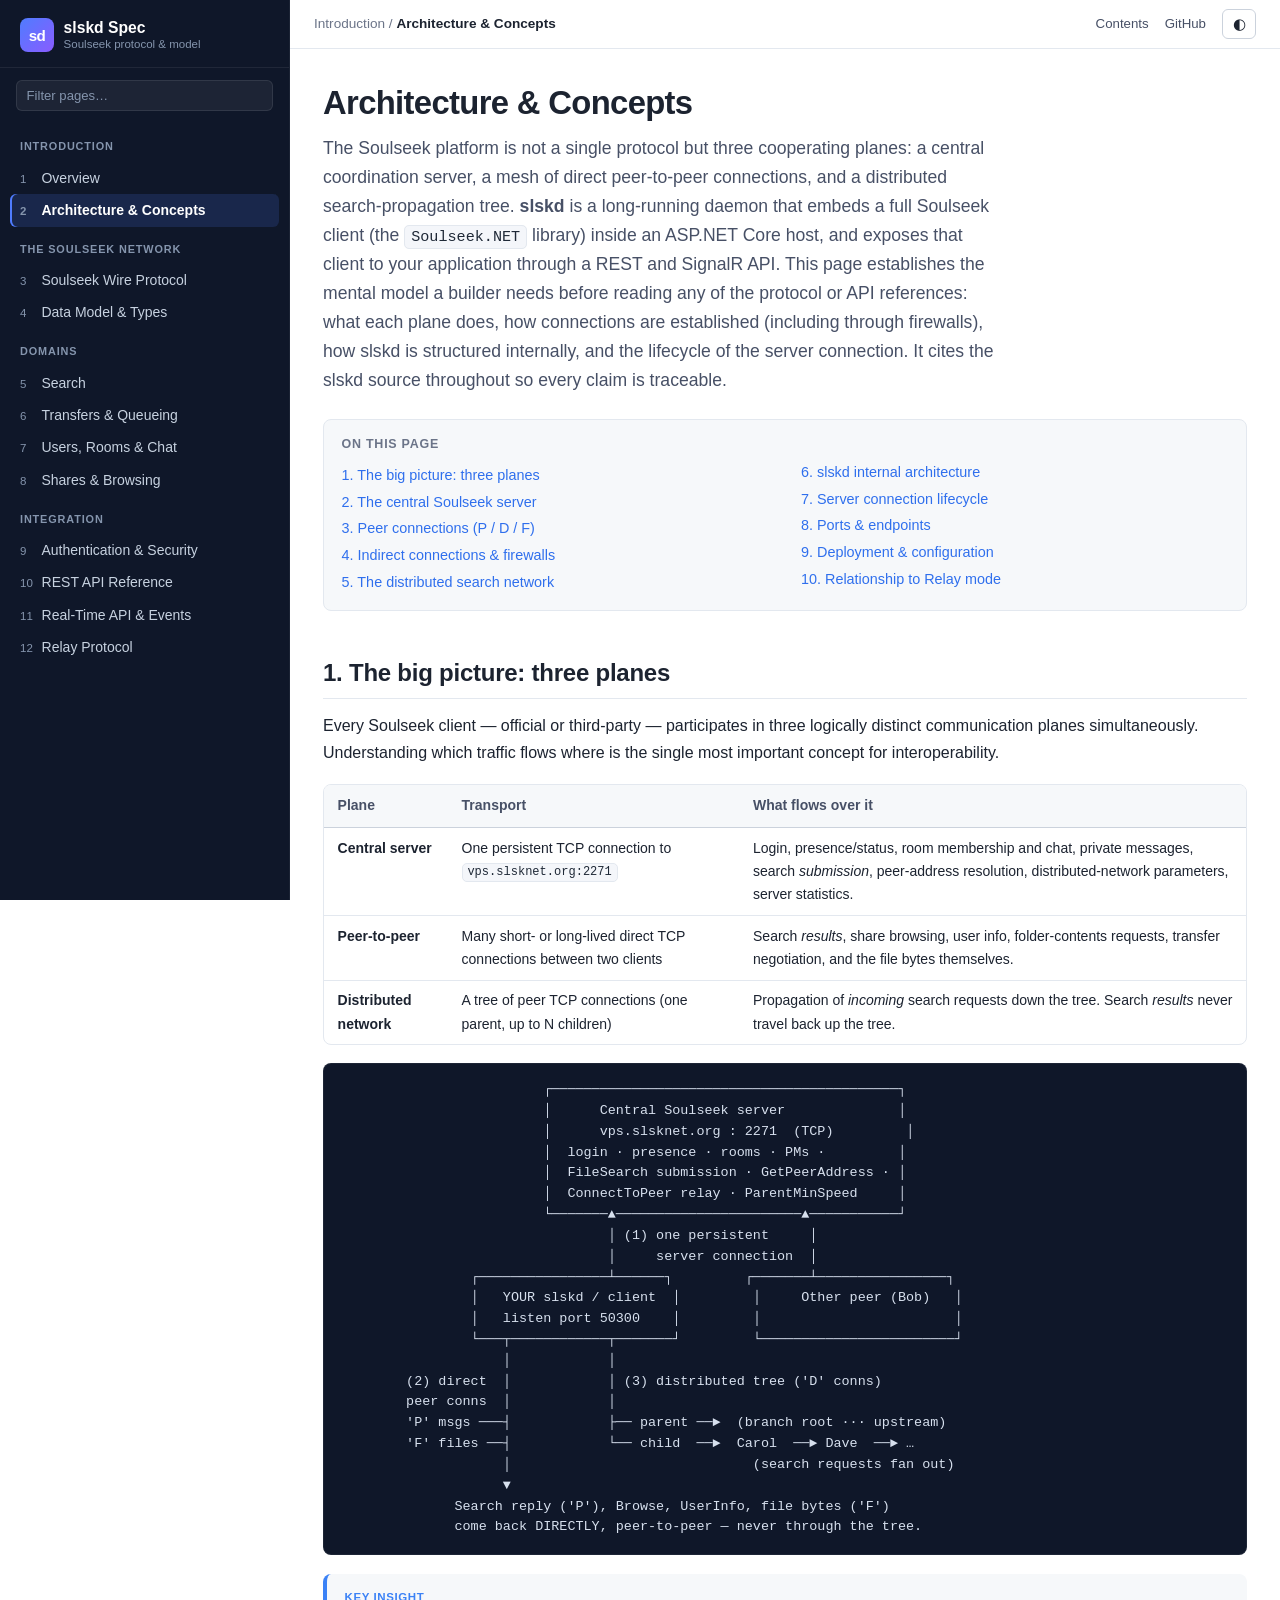
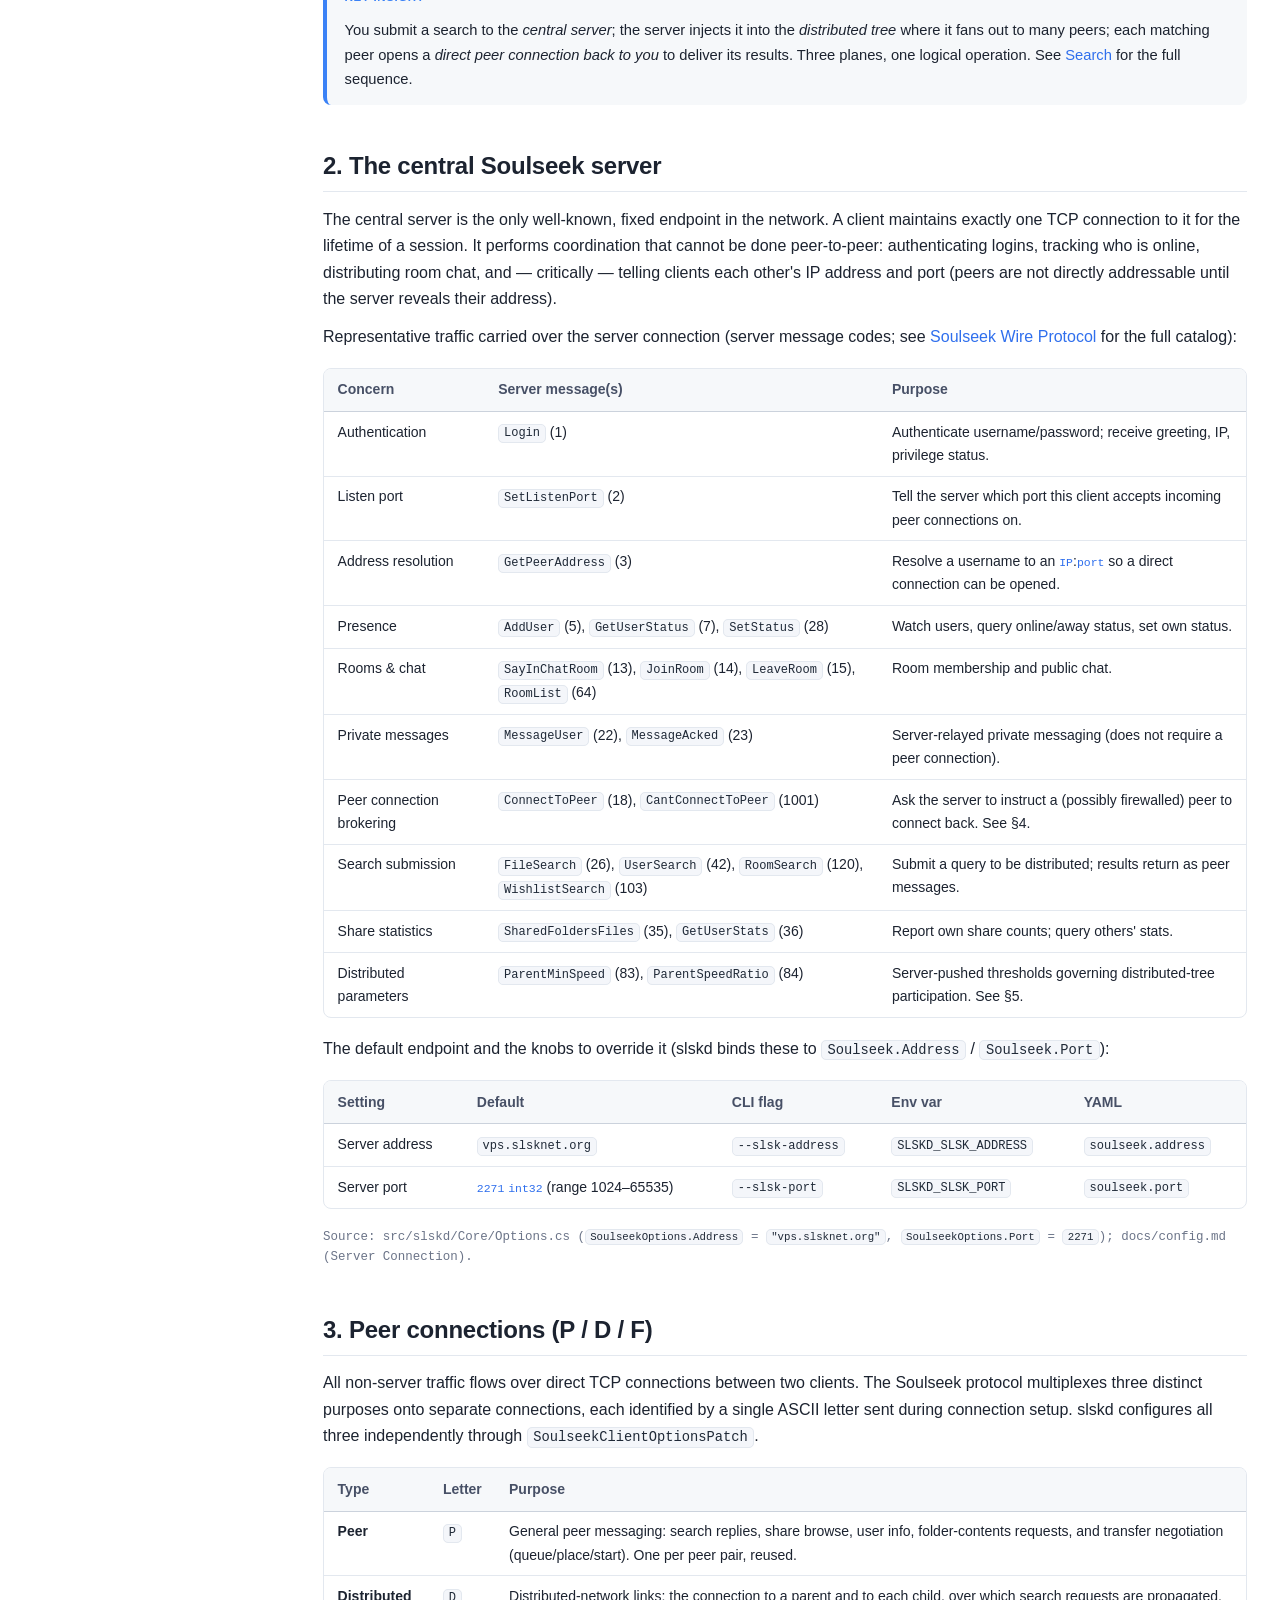
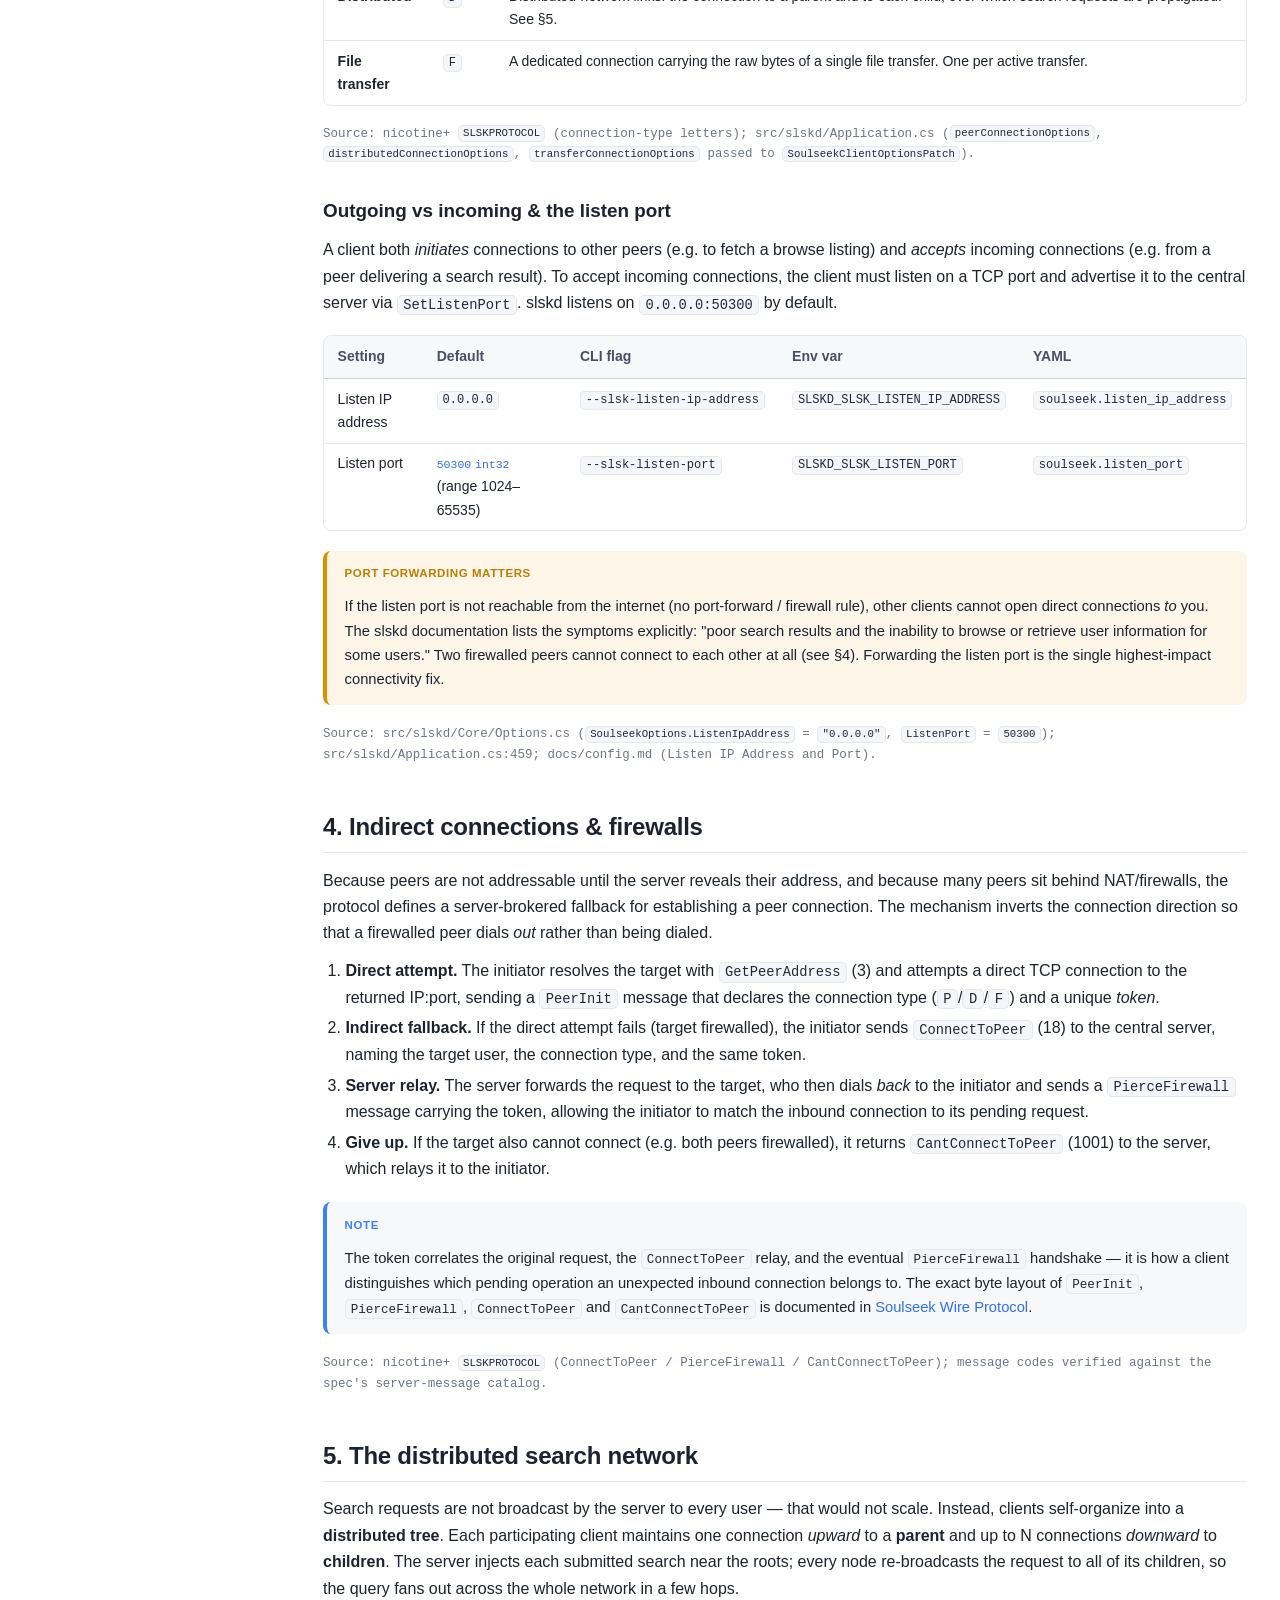
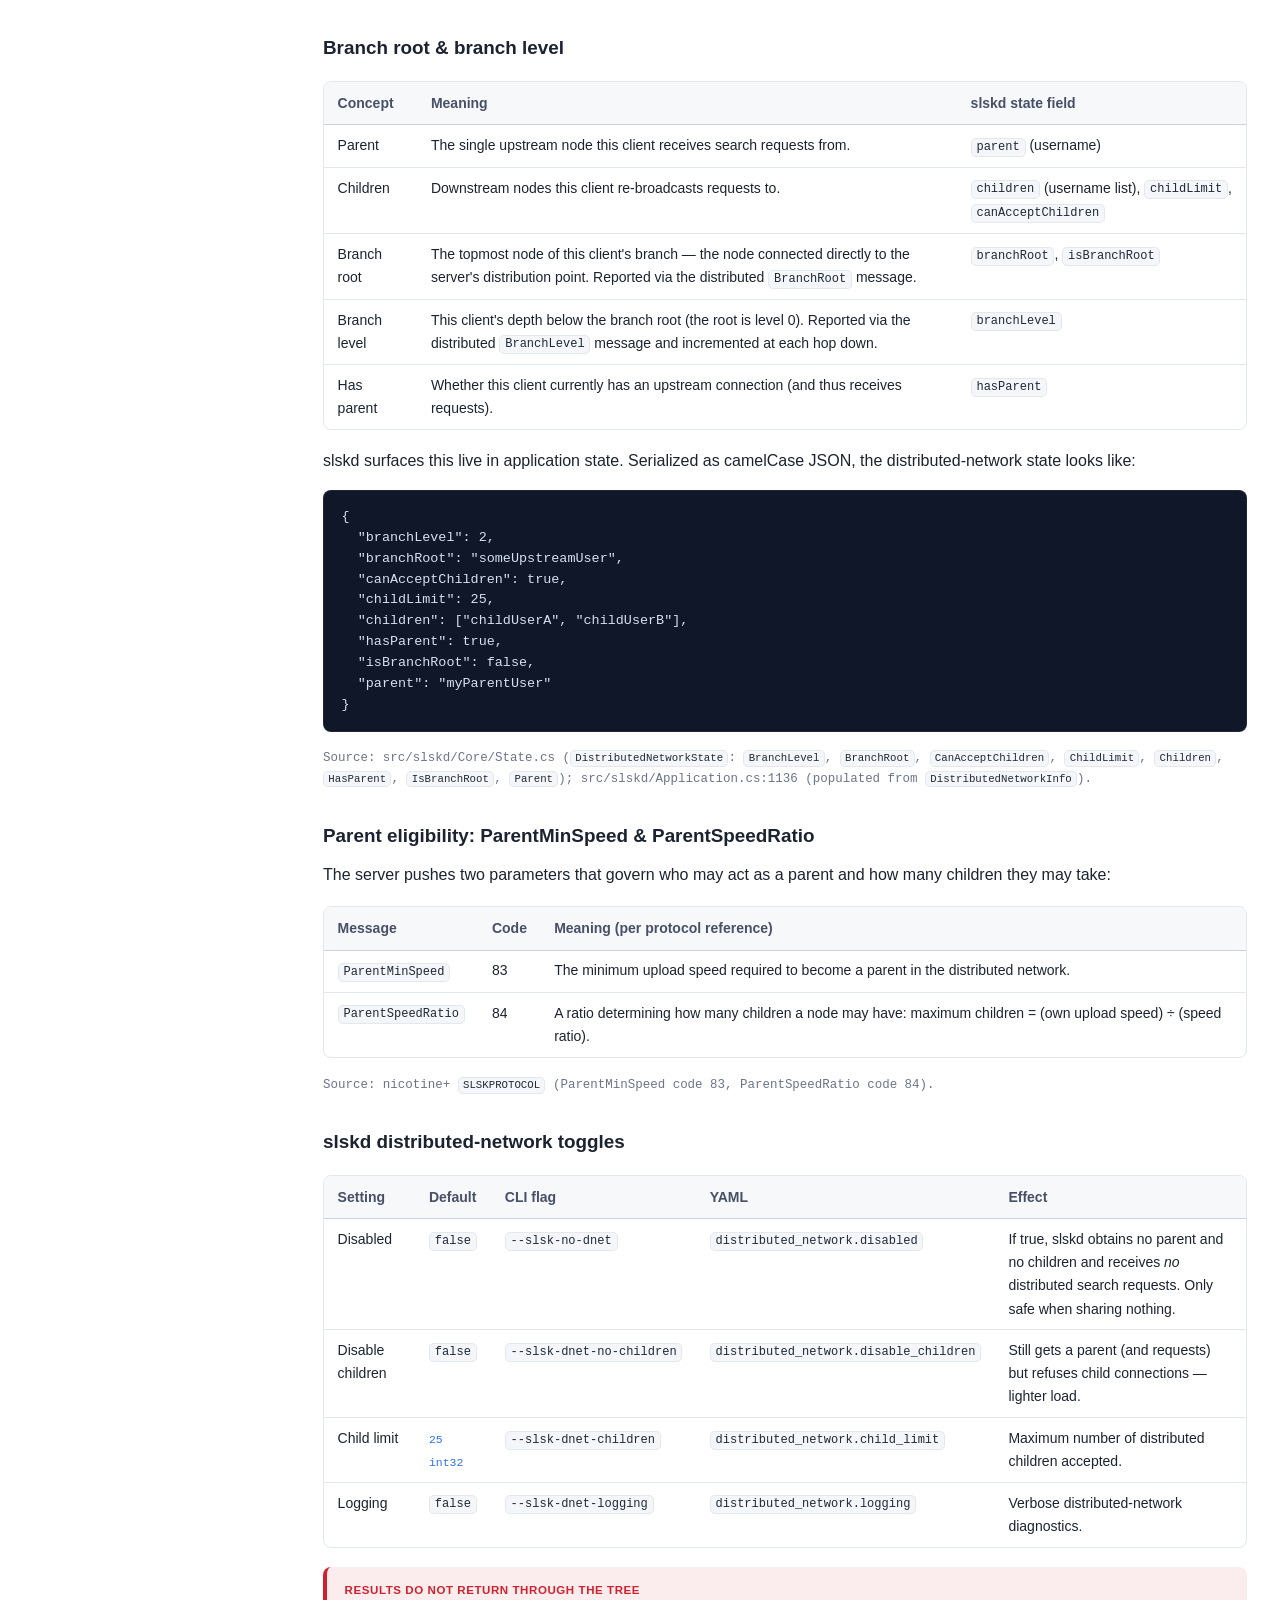
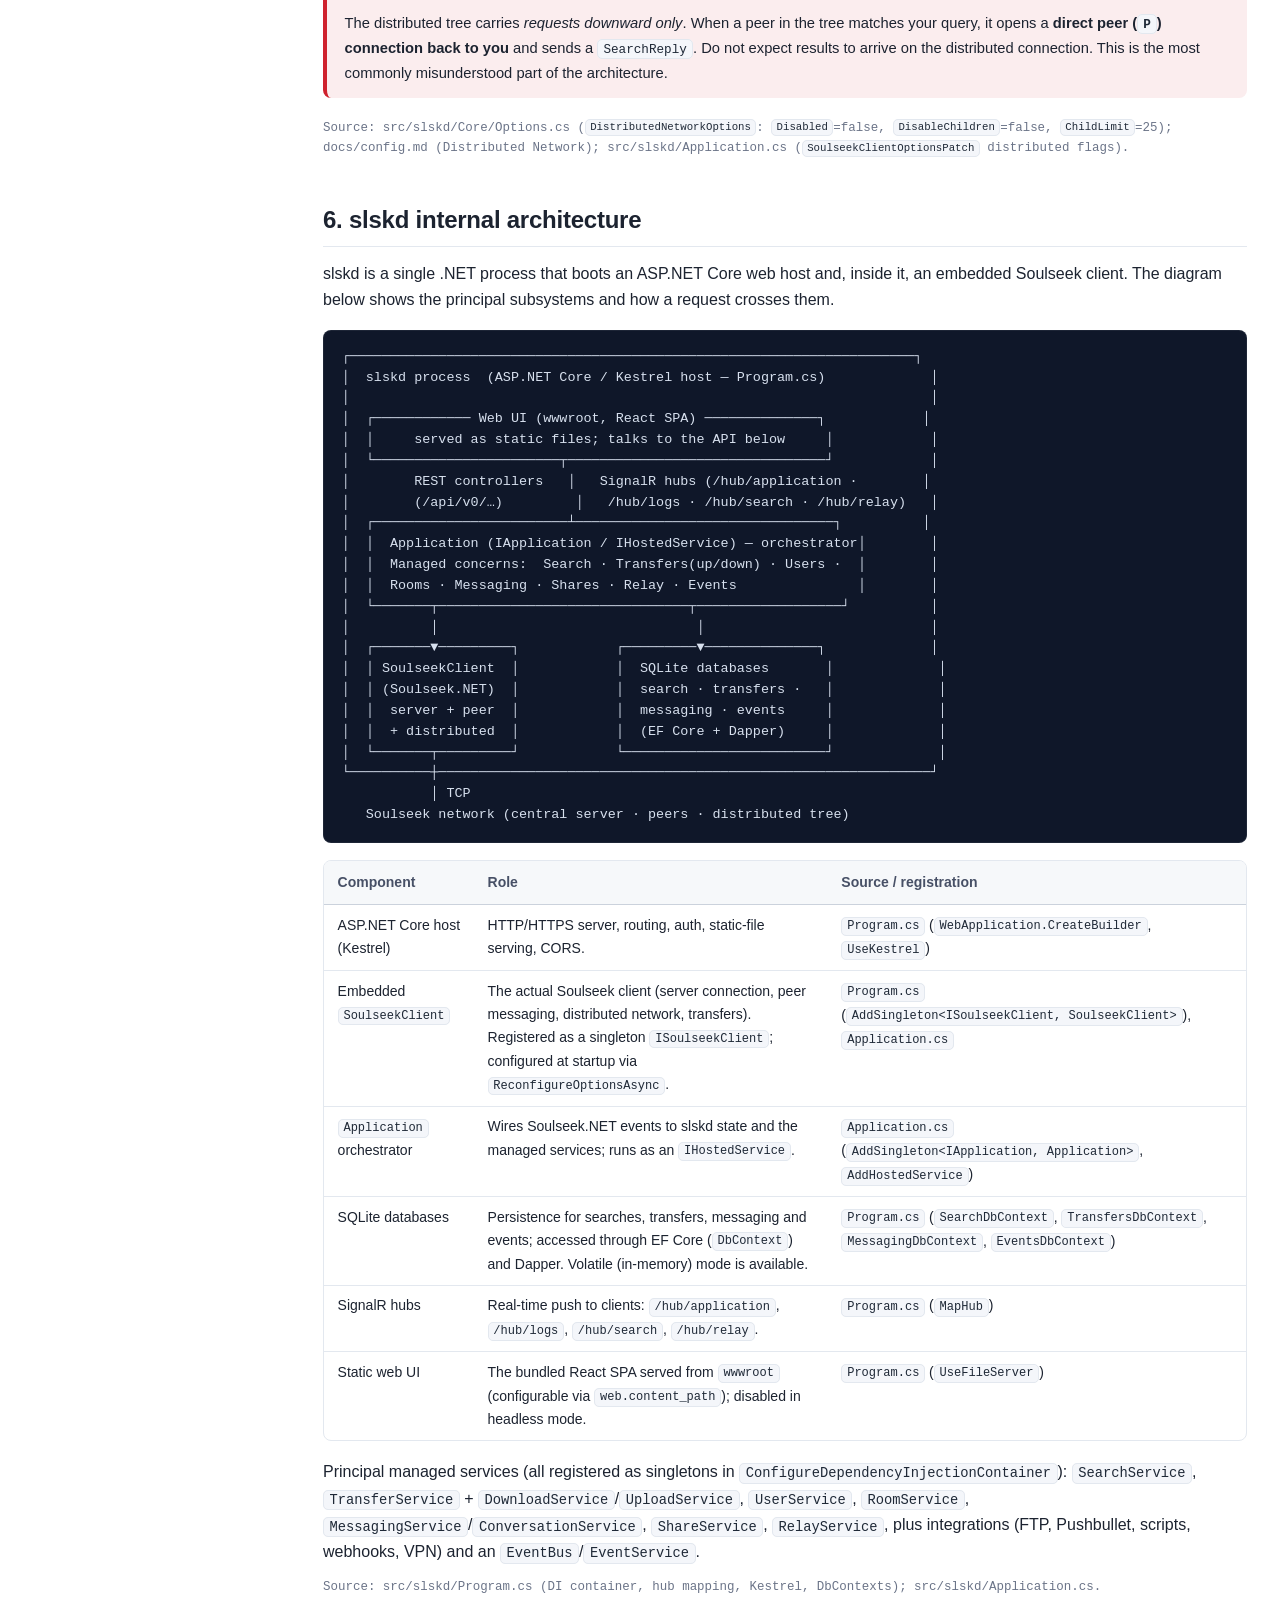
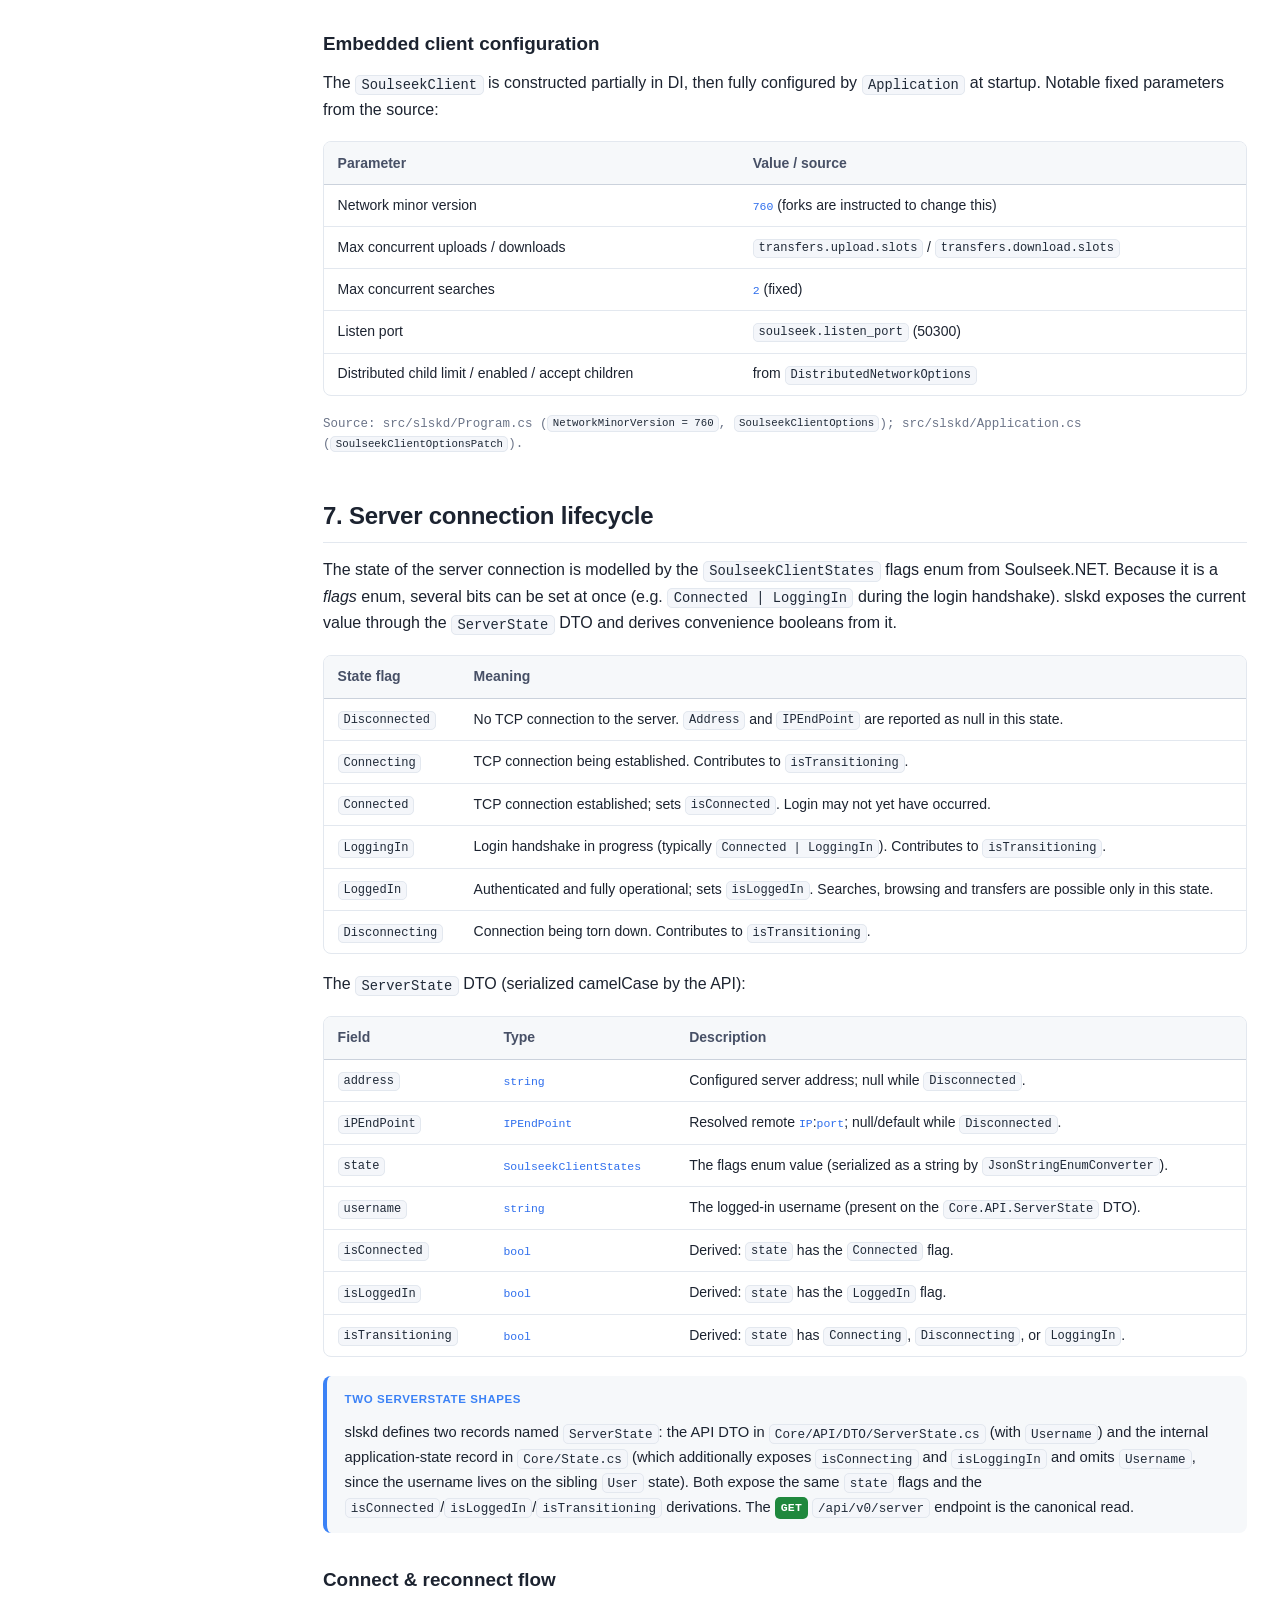
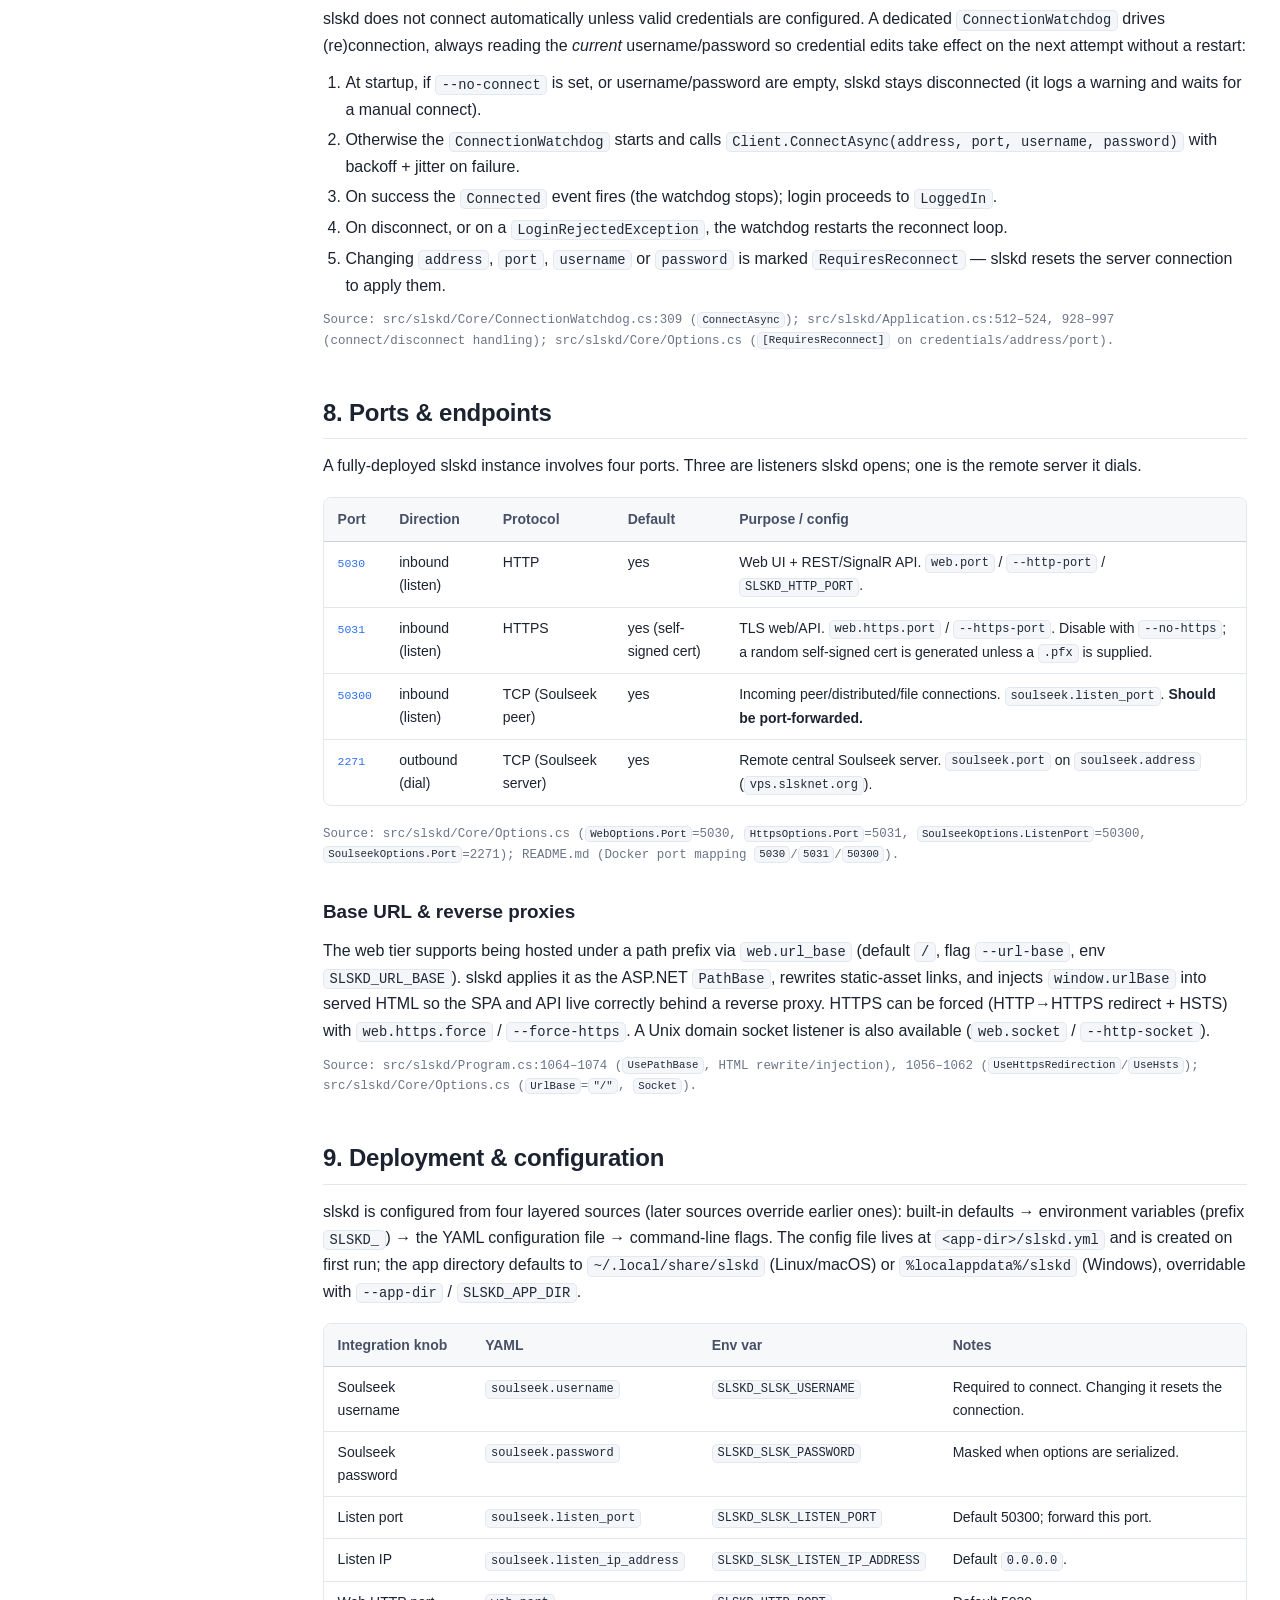
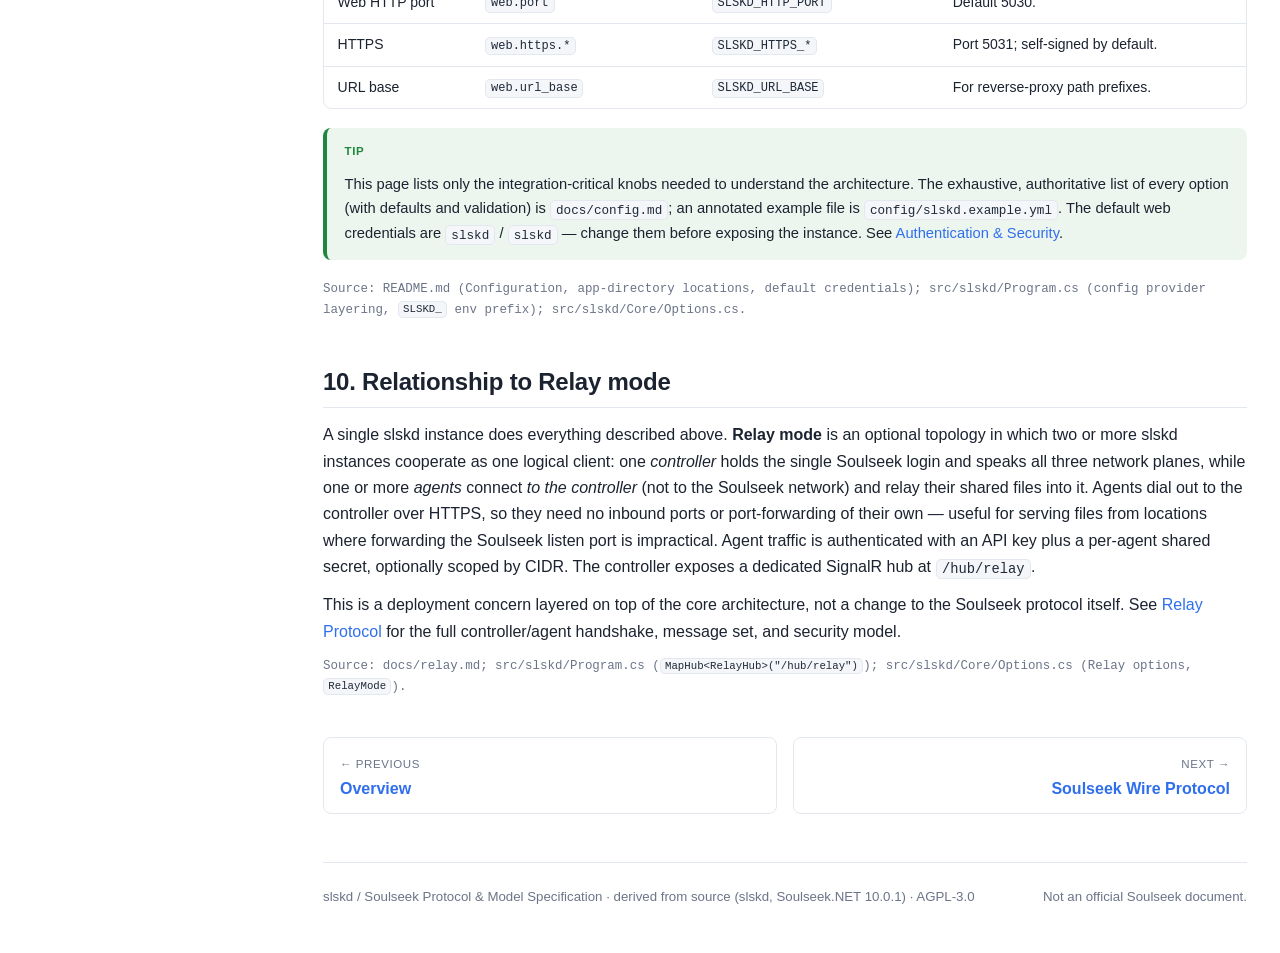
==== commit 3c4882f3: "Verify spec wiki against source; apply accuracy fixes Ran an adversarial verify -> fix pass over all" ====
--- a/wiki/architecture.html
+++ b/wiki/architecture.html
@@ -246,7 +246,7 @@
 <tr><td>Disabled</td><td><code>false</code></td><td><code>--slsk-no-dnet</code></td><td><code>distributed_network.disabled</code></td><td>If true, slskd obtains no parent and no children and receives <em>no</em> distributed search requests. Only safe when sharing nothing.</td></tr>
 <tr><td>Disable children</td><td><code>false</code></td><td><code>--slsk-dnet-no-children</code></td><td><code>distributed_network.disable_children</code></td><td>Still gets a parent (and requests) but refuses child connections — lighter load.</td></tr>
 <tr><td>Child limit</td><td><span class="type">25</span> <span class="type">int32</span></td><td><code>--slsk-dnet-children</code></td><td><code>distributed_network.child_limit</code></td><td>Maximum number of distributed children accepted.</td></tr>
-<tr><td>Logging</td><td><code>false</code></td><td><code>--slsk-dnet-logging</code></td><td>—</td><td>Verbose distributed-network diagnostics.</td></tr>
+<tr><td>Logging</td><td><code>false</code></td><td><code>--slsk-dnet-logging</code></td><td><code>distributed_network.logging</code></td><td>Verbose distributed-network diagnostics.</td></tr>
 </tbody>
 </table>
 </div>
@@ -263,8 +263,8 @@
 │  ┌──────────── Web UI (wwwroot, React SPA) ──────────────┐            │
 │  │     served as static files; talks to the API below     │            │
 │  └───────────────────────┬────────────────────────────────┘            │
-│        REST controllers   │   SignalR hubs (/hub/application, /logs,   │
-│        (/api/v0/…)         │   /search, /relay)                        │
+│        REST controllers   │   SignalR hubs (/hub/application ·        │
+│        (/api/v0/…)         │   /hub/logs · /hub/search · /hub/relay)   │
 │  ┌────────────────────────┴────────────────────────────────┐          │
 │  │  Application (IApplication / IHostedService) — orchestrator│        │
 │  │  Managed concerns:  Search · Transfers(up/down) · Users ·  │        │
